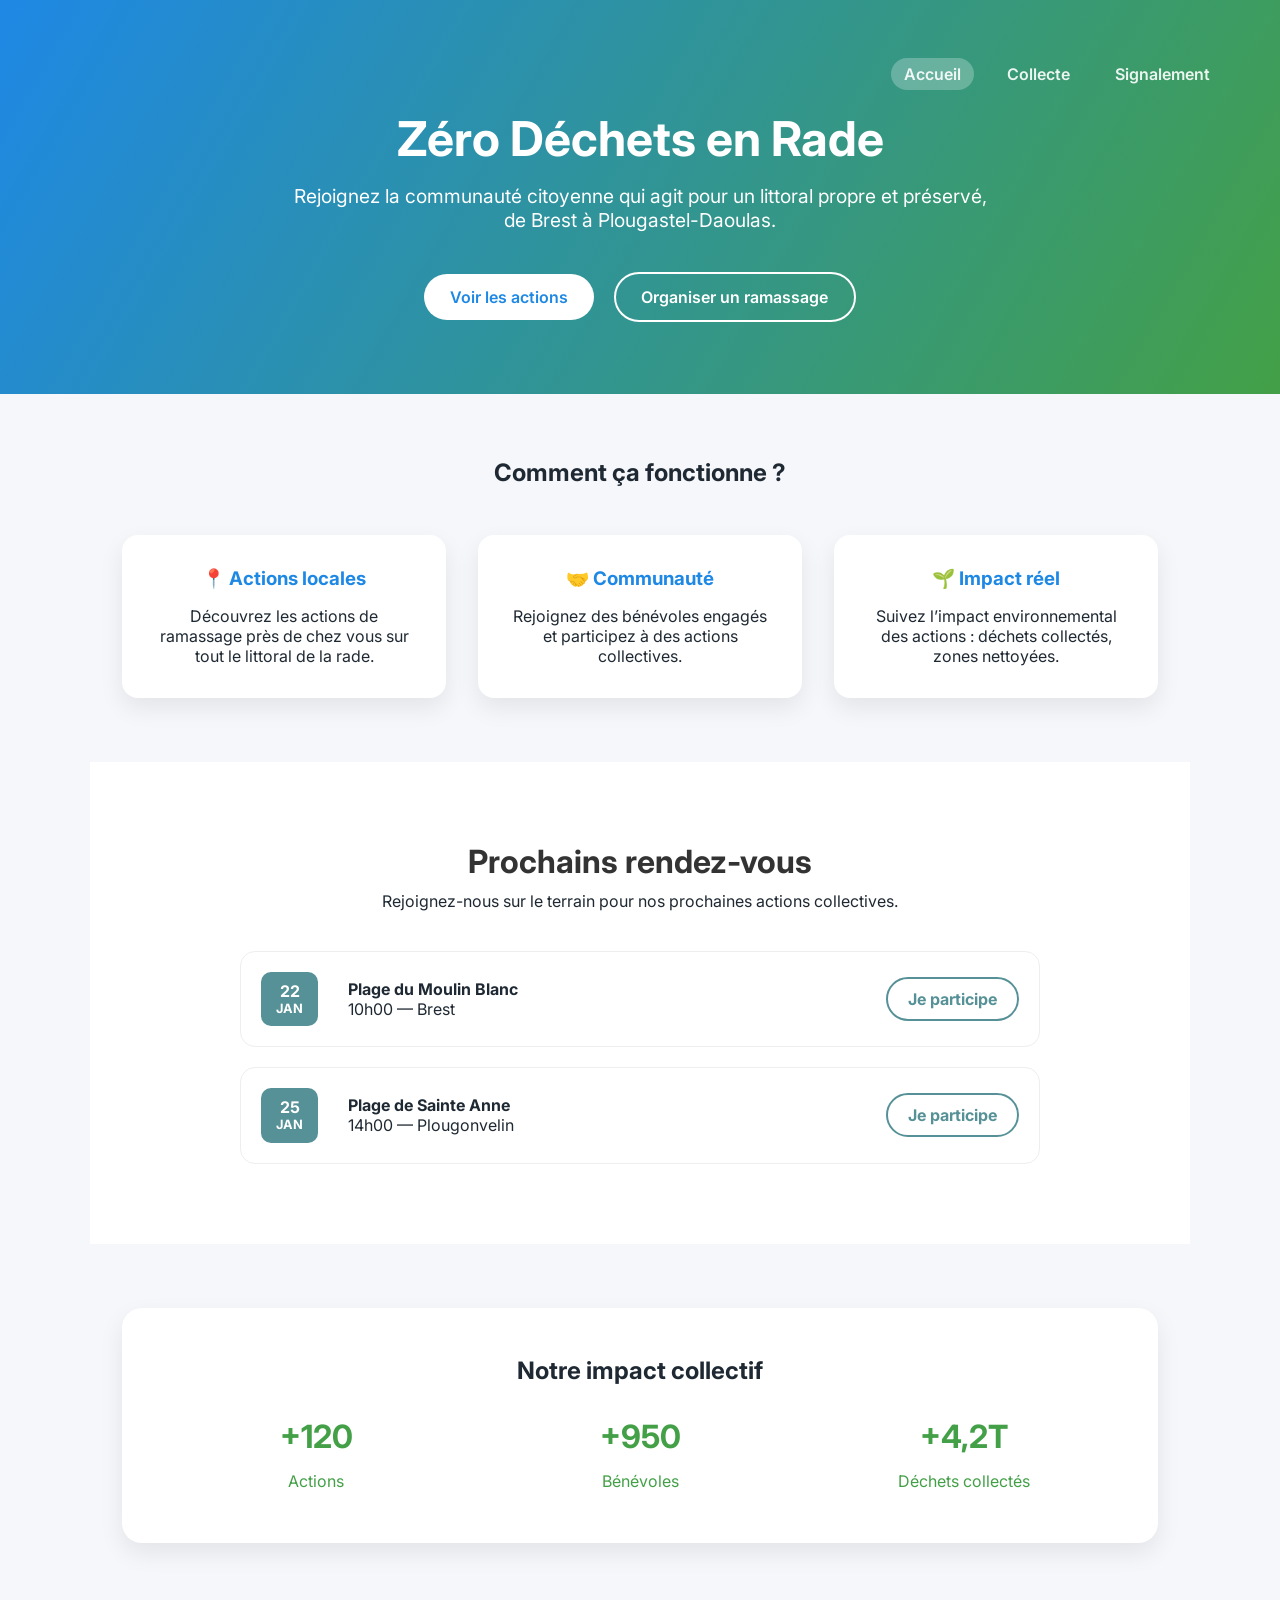
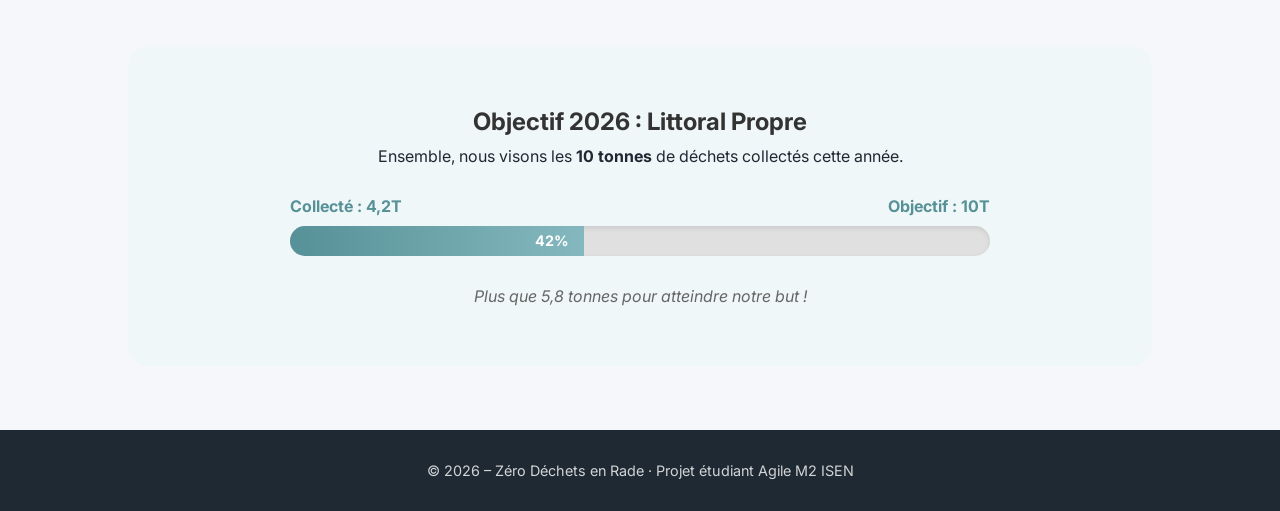
==== index.html @ b4bb9c87 "Modifs index.html" ====
<!DOCTYPE html>
<html lang="fr">
<head> 
  <meta charset="UTF-8" />
  <meta name="viewport" content="width=device-width, initial-scale=1.0" />
  <title>Zéro Déchets en Rade</title>

  <!-- Google Font -->
  <link href="https://fonts.googleapis.com/css2?family=Inter:wght@300;400;600;700&display=swap" rel="stylesheet">
  <link rel="stylesheet" href="css/style.css">
</head>

<body>

  <!-- HERO -->
  <header>
    <div class="accueil-nav">
      <nav class="nav-links" aria-label="Navigation principale">
        <a class="active" href="index.html">Accueil</a>
        <a href="ramassage.html">Collecte</a>
        <a href="signalement.html">Signalement</a>
      </nav>
    </div>
    <h1>Zéro Déchets en Rade</h1>
    <p>Rejoignez la communauté citoyenne qui agit pour un littoral propre et préservé, de Brest à Plougastel-Daoulas.</p>
    <div class="cta-buttons">
      <a href="#" class="btn-primary">Voir les actions</a>
      <a href="#" class="btn-secondary">Organiser un ramassage</a>
    </div>
  </header>

  <!-- FEATURES -->

  <section>
    <h2 style="text-align:center; margin-bottom:3rem;">Comment ça fonctionne ?</h2>
    <div class="features">
      <div class="card">
        <h3>📍 Actions locales</h3>
        <p>Découvrez les actions de ramassage près de chez vous sur tout le littoral de la rade.</p>
      </div>
      <div class="card">
        <h3>🤝 Communauté</h3>
        <p>Rejoignez des bénévoles engagés et participez à des actions collectives.</p>
      </div>
      <div class="card">
        <h3>🌱 Impact réel</h3>
        <p>Suivez l’impact environnemental des actions : déchets collectés, zones nettoyées.</p>
      </div>
    </div>
  </section>

   <section class="agenda-container">
      <div class="section-header">
          <h2>Prochains rendez-vous</h2>
          <p>Rejoignez-nous sur le terrain pour nos prochaines actions collectives.</p>
      </div>

      <div class="agenda-grid">
          <div class="event-card">
              <div class="event-date">22 <span>JAN</span></div>
              <div class="event-info">
                  <h4>Plage du Moulin Blanc</h4>
                  <p><i class="fas fa-clock"></i> 10h00 — Brest</p>
              </div>
              <a href="#" class="btn-event">Je participe</a>
          </div>

          <div class="event-card">
              <div class="event-date">25 <span>JAN</span></div>
              <div class="event-info">
                  <h4>Plage de Sainte Anne</h4>
                  <p><i class="fas fa-clock"></i> 14h00 — Plougonvelin</p>
              </div>
              <a href="#" class="btn-event">Je participe</a>
          </div>
      </div>
  </section>

  <!-- IMPACT -->
  <section>
    <div class="impact">
      <h2>Notre impact collectif</h2>
      <div class="impact-numbers">
        <div>+120<br><span style="font-size:1rem; font-weight:400;">Actions</span></div>
        <div>+950<br><span style="font-size:1rem; font-weight:400;">Bénévoles</span></div>
        <div>+4,2T<br><span style="font-size:1rem; font-weight:400;">Déchets collectés</span></div>
      </div>
    </div>
  </section>

  <section class="goal-container">
    <div class="goal-header">
        <h2>Objectif 2026 : Littoral Propre</h2>
        <p>Ensemble, nous visons les <strong>10 tonnes</strong> de déchets collectés cette année.</p>
    </div>

    <div class="progress-wrapper">
        <div class="progress-info">
            <span>Collecté : 4,2T</span>
            <span>Objectif : 10T</span>
        </div>
        <div class="progress-bar-bg">
            <div class="progress-bar-fill" style="width: 42%;">
                <span class="progress-percent">42%</span>
            </div>
        </div>
    </div>

    <p class="goal-footer">Plus que 5,8 tonnes pour atteindre notre but !</p>
  </section>

  <!-- FOOTER -->
  <footer>
    <p>© 2026 – Zéro Déchets en Rade · Projet étudiant Agile M2 ISEN</p>
  </footer>

</body>
</html>
---- css/style.css ----
:root {
    --primary: #1e88e5;
    --secondary: #43a047;
    --light: #f5f7fa;
    --dark: #1f2933;
}

* {
    margin: 0;
    padding: 0;
    box-sizing: border-box;
    font-family: 'Inter', sans-serif;
}

body {
    background-color: var(--light);
    color: var(--dark);
}

header {
    background: linear-gradient(120deg, var(--primary), var(--secondary));
    color: white;
    padding: 4rem 2rem;
    text-align: center;
}

header h1 {
    font-size: 3rem;
    margin-bottom: 1rem;
}

header p {
    font-size: 1.2rem;
    max-width: 700px;
    margin: auto;
}

.cta-buttons {
    margin-top: 2rem;
}

.cta-buttons a {
    display: inline-block;
    margin: 0.5rem;
    padding: 0.8rem 1.6rem;
    border-radius: 30px;
    text-decoration: none;
    font-weight: 600;
    transition: 0.3s ease;
}

.btn-primary {
    background-color: white;
    color: var(--primary);
}

.btn-secondary {
    border: 2px solid white;
    color: white;
}

.btn-primary:hover {
    background-color: #e3f2fd;
}

.btn-secondary:hover {
    background-color: rgba(255,255,255,0.2);
}

section {
    padding: 4rem 2rem;
    max-width: 1100px;
    margin: auto;
}

.features {
    display: grid;
    grid-template-columns: repeat(auto-fit, minmax(250px, 1fr));
    gap: 2rem;
}

.card {
    background: white;
    padding: 2rem;
    border-radius: 16px;
    box-shadow: 0 10px 25px rgba(0,0,0,0.08);
    text-align: center;
}

.card h3 {
    margin-bottom: 1rem;
    color: var(--primary);
}

.impact {
    background-color: white;
    border-radius: 20px;
    padding: 3rem;
    text-align: center;
    box-shadow: 0 10px 25px rgba(0,0,0,0.08);
}

.impact-numbers {
    display: grid;
    grid-template-columns: repeat(auto-fit, minmax(150px, 1fr));
    gap: 2rem;
    margin-top: 2rem;
}

.impact-numbers div {
    font-size: 2rem;
    font-weight: 700;
    color: var(--secondary);
}

footer {
    background-color: var(--dark);
    color: white;
    text-align: center;
    padding: 2rem;
    margin-top: 4rem;
}

footer p {
    font-size: 0.9rem;
    opacity: 0.8;
}

/* --- Navbar header --- */
.nav{
  max-width: 1100px;
  margin: 0 auto 2rem auto;
  display: flex;
  align-items: center;
  justify-content: space-between;
  gap: 1rem;
}
.accueil-nav {
    display: flex; /* Active le mode Flexbox */
    justify-content: flex-end; /* Aligne le contenu à droite */
    gap: 20px; /* Ajoute un espace entre chaque lien */
    padding-right: 25px; /* Optionnel : pour ne pas coller au bord */
    padding-bottom: 25px; /* Optionnel : pour ne pas coller au bord */
}
.brand{
  color: white;
  text-decoration: none;
  font-weight: 700;
  letter-spacing: 0.2px;
}
.nav-links a{
  color: rgba(255,255,255,0.9);
  text-decoration: none;
  font-weight: 600;
  margin-left: 1rem;
  padding: 0.4rem 0.8rem;
  border-radius: 999px;
}
.nav-links a:hover{ background: rgba(255,255,255,0.15); }
.nav-links a.active{ background: rgba(255,255,255,0.25); }

/* --- Form --- */
.form label{ display:block; font-weight:600; margin-top: 1rem; }
.form select, .form textarea, .form input[type="file"]{
  width: 100%;
  margin-top: 0.5rem;
  padding: 0.8rem;
  border-radius: 12px;
  border: 1px solid #e5e7eb;
  background: #fff;
}
.btn-block{ display:block; width: 100%; text-align:center; }

/* --- Map placeholder --- */
.map-placeholder{
  margin-top: 1rem;
  border-radius: 16px;
  background: linear-gradient(180deg, #ffffff, #eef2f7);
  border: 1px dashed rgba(31,41,51,0.25);
  padding: 1.2rem;
  min-height: 220px;
  position: relative;
  cursor: pointer;
}
.map-pin{ font-size: 2rem; position: absolute; top: 12px; right: 12px; opacity: 0.9; }

/* --- Photos --- */
.photo-preview{ margin-top: 0.8rem; }
.photo{
  width: 100%;
  max-height: 240px;
  object-fit: cover;
  border-radius: 14px;
  border: 1px solid #e5e7eb;
}

/* --- Card actions --- */
.card-actions{
  display:flex;
  gap: 0.6rem;
  margin-top: 1rem;
  flex-wrap: wrap;
}
.btn-secondary.danger{
  border-color: rgba(219,55,0,0.9);
  color: rgba(219,55,0,0.95);
}
.btn-secondary.danger:hover{
  background: rgba(219,55,0,0.08);
}

.leaflet-map{
  margin-top: 1rem;
  border-radius: 16px;
  height: 320px;
  border: 1px solid rgba(31,41,51,0.15);
  overflow: hidden;
  box-shadow: 0 10px 25px rgba(0,0,0,0.08);
}

.agenda-container {
    padding: 80px 10%;
    background-color: #ffffff;
    text-align: center;
}

.section-header h2 {
    font-size: 2rem;
    color: #333;
    margin-bottom: 10px;
}

.agenda-grid {
    display: flex;
    flex-direction: column;
    gap: 20px;
    max-width: 800px;
    margin: 40px auto 0;
}

.event-card {
    display: flex;
    align-items: center;
    justify-content: space-between;
    padding: 20px;
    border: 1px solid #eee;
    border-radius: 15px;
    transition: all 0.3s ease;
}

.event-card:hover {
    border-color: #569197;
    box-shadow: 0 10px 20px rgba(0,0,0,0.05);
}

.event-date {
    background: #569197;
    color: white;
    padding: 10px 15px;
    border-radius: 10px;
    font-weight: bold;
    line-height: 1.2;
}

.event-date span { display: block; font-size: 0.8em; }

.event-info { text-align: left; flex: 1; margin: 0 30px; }

.btn-event {
    background: transparent;
    border: 2px solid #569197;
    color: #569197;
    padding: 10px 20px;
    border-radius: 25px;
    text-decoration: none;
    font-weight: bold;
    transition: 0.3s;
}

.btn-event:hover {
    background: #569197;
    color: white;
}

.goal-container {
    padding: 60px 10%;
    background-color: #f0f7f8;
    text-align: center;
    border-radius: 20px;
    margin: 40px 10%;
}

.goal-header h2 {
    color: #333;
    margin-bottom: 10px;
}

.progress-wrapper {
    max-width: 700px;
    margin: 30px auto;
}

.progress-info {
    display: flex;
    justify-content: space-between;
    margin-bottom: 10px;
    font-weight: bold;
    color: #569197;
}

/* Fond de la barre */
.progress-bar-bg {
    background-color: #e0e0e0;
    height: 30px;
    border-radius: 15px;
    overflow: hidden; /* Pour que le remplissage ne dépasse pas des arrondis */
    box-shadow: inset 0 2px 5px rgba(0,0,0,0.1);
}

/* Remplissage de la barre */
.progress-bar-fill {
    height: 100%;
    background: linear-gradient(90deg, #569197, #84b8be);
    display: flex;
    align-items: center;
    justify-content: flex-end;
    padding-right: 15px;
    color: white;
    font-weight: bold;
    font-size: 0.9rem;
    transition: width 1.5s ease-in-out; /* Animation au chargement */
}

.goal-footer {
    margin-top: 20px;
    font-style: italic;
    color: #666;
}
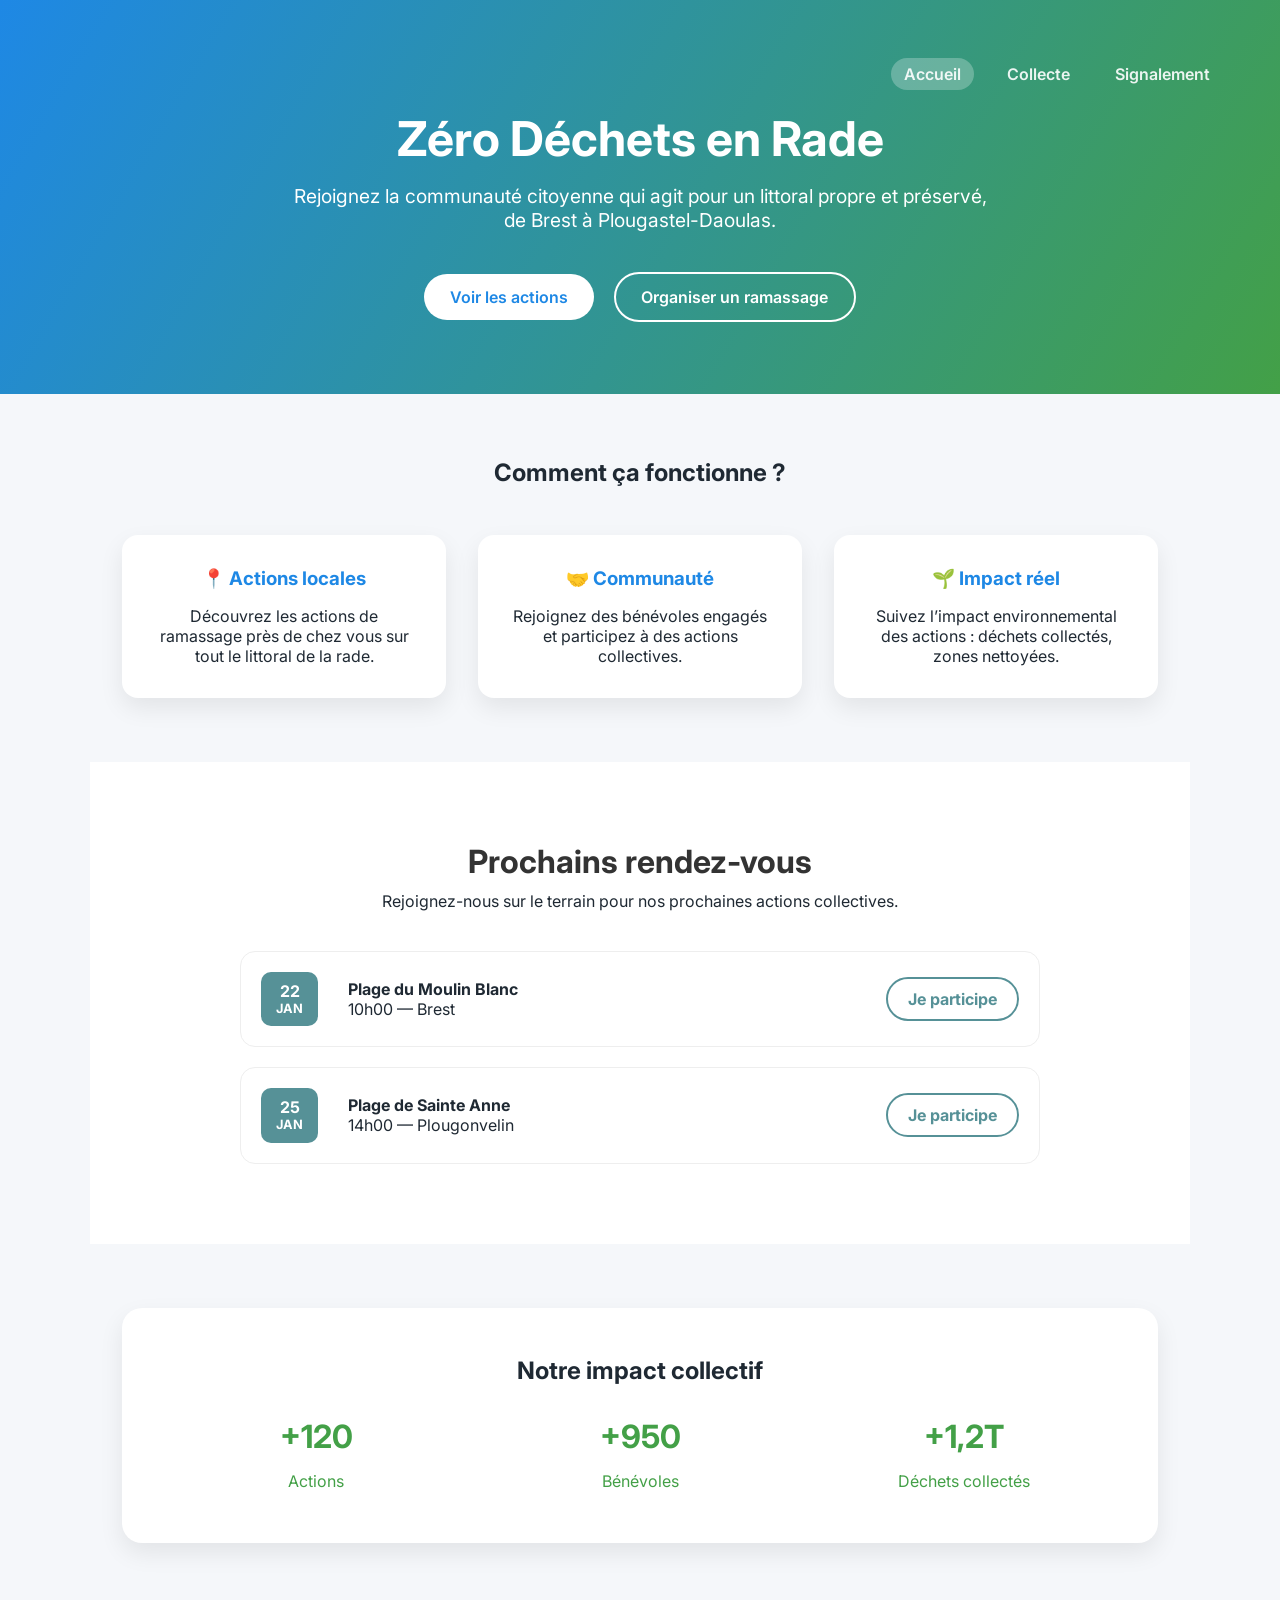
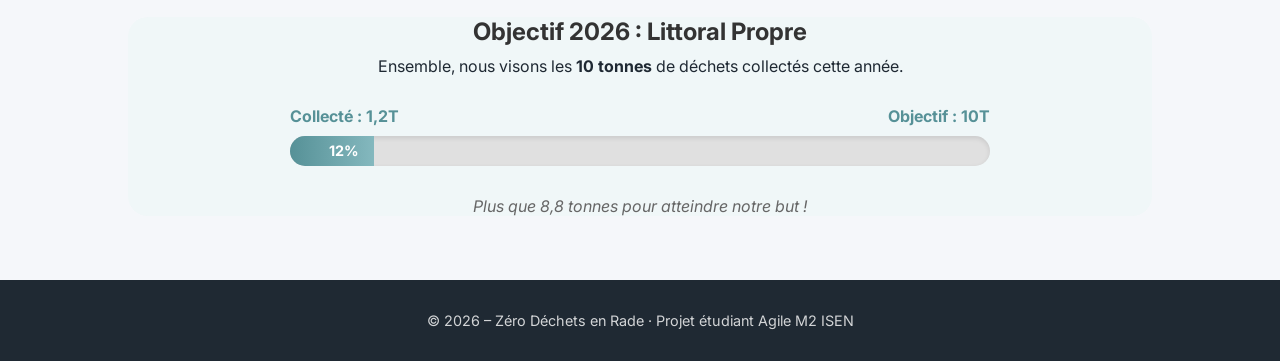
==== commit 159dbde4: "Ajout Backend + Page actions précédentes" ====
--- a/index.html
+++ b/index.html
@@ -7,7 +7,7 @@
 
   <!-- Google Font -->
   <link href="https://fonts.googleapis.com/css2?family=Inter:wght@300;400;600;700&display=swap" rel="stylesheet">
-  <link rel="stylesheet" href="css/style.css">
+  <link rel="stylesheet" href="css/style_bapt.css">
 </head>
 
 <body>
@@ -24,7 +24,7 @@
     <h1>Zéro Déchets en Rade</h1>
     <p>Rejoignez la communauté citoyenne qui agit pour un littoral propre et préservé, de Brest à Plougastel-Daoulas.</p>
     <div class="cta-buttons">
-      <a href="#" class="btn-primary">Voir les actions</a>
+      <a href="actions_precedentes.html" class="btn-primary">Voir les actions</a>
       <a href="#" class="btn-secondary">Organiser un ramassage</a>
     </div>
   </header>
@@ -83,7 +83,7 @@
       <div class="impact-numbers">
         <div>+120<br><span style="font-size:1rem; font-weight:400;">Actions</span></div>
         <div>+950<br><span style="font-size:1rem; font-weight:400;">Bénévoles</span></div>
-        <div>+4,2T<br><span style="font-size:1rem; font-weight:400;">Déchets collectés</span></div>
+        <div>+1,2T<br><span style="font-size:1rem; font-weight:400;">Déchets collectés</span></div>
       </div>
     </div>
   </section>
@@ -96,17 +96,17 @@
 
     <div class="progress-wrapper">
         <div class="progress-info">
-            <span>Collecté : 4,2T</span>
+            <span>Collecté : 1,2T</span>
             <span>Objectif : 10T</span>
         </div>
         <div class="progress-bar-bg">
-            <div class="progress-bar-fill" style="width: 42%;">
-                <span class="progress-percent">42%</span>
+            <div class="progress-bar-fill" style="width: 12%;">
+                <span class="progress-percent">12%</span>
             </div>
         </div>
     </div>
 
-    <p class="goal-footer">Plus que 5,8 tonnes pour atteindre notre but !</p>
+    <p class="goal-footer">Plus que 8,8 tonnes pour atteindre notre but !</p>
   </section>
 
   <!-- FOOTER -->
--- a/css/style_bapt.css
+++ b/css/style_bapt.css
@@ -0,0 +1,502 @@
+
+:root {
+    --primary: #1e88e5;
+    --secondary: #43a047;
+    --light: #f5f7fa;
+    --dark: #1f2933;
+}
+
+* {
+    margin: 0;
+    padding: 0;
+    box-sizing: border-box;
+    font-family: 'Inter', sans-serif;
+}
+
+body {
+    background-color: var(--light);
+    color: var(--dark);
+}
+
+header {
+    background: linear-gradient(120deg, var(--primary), var(--secondary));
+    color: white;
+    padding: 4rem 2rem;
+    text-align: center;
+}
+
+header h1 {
+    font-size: 3rem;
+    margin-bottom: 1rem;
+}
+
+header p {
+    font-size: 1.2rem;
+    max-width: 700px;
+    margin: auto;
+}
+
+.cta-buttons {
+    margin-top: 2rem;
+}
+
+.cta-buttons a {
+    display: inline-block;
+    margin: 0.5rem;
+    padding: 0.8rem 1.6rem;
+    border-radius: 30px;
+    text-decoration: none;
+    font-weight: 600;
+    transition: 0.3s ease;
+}
+
+.btn-primary {
+    background-color: white;
+    color: var(--primary);
+}
+
+.btn-secondary {
+    border: 2px solid white;
+    color: white;
+}
+
+.btn-primary:hover {
+    background-color: #e3f2fd;
+}
+
+.btn-secondary:hover {
+    background-color: rgba(255,255,255,0.2);
+}
+
+section {
+    padding: 4rem 2rem;
+    max-width: 1100px;
+    margin: auto;
+}
+
+.features {
+    display: grid;
+    grid-template-columns: repeat(auto-fit, minmax(250px, 1fr));
+    gap: 2rem;
+}
+
+.card {
+    background: white;
+    padding: 2rem;
+    border-radius: 16px;
+    box-shadow: 0 10px 25px rgba(0,0,0,0.08);
+    text-align: center;
+}
+
+.card h3 {
+    margin-bottom: 1rem;
+    color: var(--primary);
+}
+
+.impact {
+    background-color: white;
+    border-radius: 20px;
+    padding: 3rem;
+    text-align: center;
+    box-shadow: 0 10px 25px rgba(0,0,0,0.08);
+}
+
+.impact-numbers {
+    display: grid;
+    grid-template-columns: repeat(auto-fit, minmax(150px, 1fr));
+    gap: 2rem;
+    margin-top: 2rem;
+}
+
+.impact-numbers div {
+    font-size: 2rem;
+    font-weight: 700;
+    color: var(--secondary);
+}
+
+footer {
+    background-color: var(--dark);
+    color: white;
+    text-align: center;
+    padding: 2rem;
+    margin-top: 4rem;
+}
+
+footer p {
+    font-size: 0.9rem;
+    opacity: 0.8;
+}
+
+/* --- Navbar header --- */
+.nav{
+  max-width: 1100px;
+  margin: 0 auto 2rem auto;
+  display: flex;
+  align-items: center;
+  justify-content: space-between;
+  gap: 1rem;
+}
+.accueil-nav {
+    display: flex; /* Active le mode Flexbox */
+    justify-content: flex-end; /* Aligne le contenu à droite */
+    gap: 20px; /* Ajoute un espace entre chaque lien */
+    padding-right: 25px; /* Optionnel : pour ne pas coller au bord */
+    padding-bottom: 25px; /* Optionnel : pour ne pas coller au bord */
+}
+.brand{
+  color: white;
+  text-decoration: none;
+  font-weight: 700;
+  letter-spacing: 0.2px;
+}
+.nav-links a{
+  color: rgba(255,255,255,0.9);
+  text-decoration: none;
+  font-weight: 600;
+  margin-left: 1rem;
+  padding: 0.4rem 0.8rem;
+  border-radius: 999px;
+}
+.nav-links a:hover{ background: rgba(255,255,255,0.15); }
+.nav-links a.active{ background: rgba(255,255,255,0.25); }
+
+/* --- Form --- */
+.form label{ display:block; font-weight:600; margin-top: 1rem; }
+.form select, .form textarea, .form input[type="file"]{
+  width: 100%;
+  margin-top: 0.5rem;
+  padding: 0.8rem;
+  border-radius: 12px;
+  border: 1px solid #e5e7eb;
+  background: #fff;
+}
+.btn-block{ display:block; width: 100%; text-align:center; }
+
+/* --- Map placeholder --- */
+.map-placeholder{
+  margin-top: 1rem;
+  border-radius: 16px;
+  background: linear-gradient(180deg, #ffffff, #eef2f7);
+  border: 1px dashed rgba(31,41,51,0.25);
+  padding: 1.2rem;
+  min-height: 220px;
+  position: relative;
+  cursor: pointer;
+}
+.map-pin{ font-size: 2rem; position: absolute; top: 12px; right: 12px; opacity: 0.9; }
+
+/* --- Photos --- */
+.photo-preview{ margin-top: 0.8rem; }
+.photo{
+  width: 100%;
+  max-height: 240px;
+  object-fit: cover;
+  border-radius: 14px;
+  border: 1px solid #e5e7eb;
+}
+
+/* --- Card actions --- */
+.card-actions{
+  display:flex;
+  gap: 0.6rem;
+  margin-top: 1rem;
+  flex-wrap: wrap;
+}
+.btn-secondary.danger{
+  border-color: rgba(219,55,0,0.9);
+  color: rgba(219,55,0,0.95);
+}
+.btn-secondary.danger:hover{
+  background: rgba(219,55,0,0.08);
+}
+
+.leaflet-map{
+  margin-top: 1rem;
+  border-radius: 16px;
+  height: 320px;
+  border: 1px solid rgba(31,41,51,0.15);
+  overflow: hidden;
+  box-shadow: 0 10px 25px rgba(0,0,0,0.08);
+}
+
+.agenda-container {
+    padding: 80px 10%;
+    background-color: #ffffff;
+    text-align: center;
+}
+/* --- Report card --- */
+.report{
+  text-align: left;
+}
+
+.report-top{
+  display: flex;
+  align-items: flex-start;
+  justify-content: space-between;
+  gap: 1rem;
+  margin-bottom: 0.8rem;
+}
+
+.report-title{
+  margin: 0;
+  color: var(--dark);
+  font-size: 1.15rem;
+  line-height: 1.2;
+}
+
+/* Badges */
+.badge{
+  padding: 0.35rem 0.7rem;
+  border-radius: 999px;
+  font-weight: 700;
+  font-size: 0.85rem;
+  white-space: nowrap;
+  border: 1px solid rgba(31,41,51,0.12);
+}
+
+.badge.pending{
+  color: var(--primary);
+  background: rgba(30,136,229,0.10);
+}
+
+.badge.done{
+  color: var(--secondary);
+  background: rgba(67,160,71,0.12);
+}
+
+/* Meta chips */
+.meta{
+  display: flex;
+  flex-wrap: wrap;
+  gap: 0.5rem;
+  margin-bottom: 0.8rem;
+}
+
+.chip{
+  display: inline-flex;
+  align-items: center;
+  gap: 0.35rem;
+  padding: 0.35rem 0.65rem;
+  border-radius: 999px;
+  background: rgba(31,41,51,0.06);
+  border: 1px solid rgba(31,41,51,0.08);
+  font-weight: 600;
+  font-size: 0.85rem;
+}
+
+.chip.subtle{
+  opacity: 0.8;
+}
+
+/* Description */
+.report-desc{
+  margin-top: 0.2rem;
+  opacity: 0.9;
+  line-height: 1.45;
+}
+
+/* Photo area */
+.report-photo{
+  margin-top: 0.9rem;
+}
+
+.photo-placeholder{
+  height: 180px;
+  border-radius: 14px;
+  border: 1px dashed rgba(31,41,51,0.20);
+  background: linear-gradient(180deg, #ffffff, #eef2f7);
+  display: flex;
+  flex-direction: column;
+  align-items: center;
+  justify-content: center;
+  gap: 0.4rem;
+  color: rgba(31,41,51,0.75);
+}
+
+.photo-placeholder span{
+  font-size: 1.6rem;
+}
+
+.photo-placeholder small{
+  font-weight: 600;
+  opacity: 0.85;
+}
+
+/* Actions: keep consistent width */
+.card-actions button{
+  padding: 0.7rem 1.1rem;
+  border-radius: 999px;
+}
+
+.section-header h2 {
+    font-size: 2rem;
+    color: #333;
+    margin-bottom: 10px;
+}
+
+.agenda-grid {
+    display: flex;
+    flex-direction: column;
+    gap: 20px;
+    max-width: 800px;
+    margin: 40px auto 0;
+}
+
+.event-card {
+    display: flex;
+    align-items: center;
+    justify-content: space-between;
+    padding: 20px;
+    border: 1px solid #eee;
+    border-radius: 15px;
+    transition: all 0.3s ease;
+}
+
+.event-card:hover {
+    border-color: #569197;
+    box-shadow: 0 10px 20px rgba(0,0,0,0.05);
+}
+
+.event-date {
+    background: #569197;
+    color: white;
+    padding: 10px 15px;
+    border-radius: 10px;
+    font-weight: bold;
+    line-height: 1.2;
+}
+
+.event-date span { display: block; font-size: 0.8em; }
+
+.event-info { text-align: left; flex: 1; margin: 0 30px; }
+
+.btn-event {
+    background: transparent;
+    border: 2px solid #569197;
+    color: #569197;
+    padding: 10px 20px;
+    border-radius: 25px;
+    text-decoration: none;
+    font-weight: bold;
+    transition: 0.3s;
+}
+
+.btn-event:hover {
+    background: #569197;
+    color: white;
+}
+
+.goal-container {
+    padding: 0px 10%;
+    background-color: #f0f7f8;
+    text-align: center;
+    border-radius: 20px;
+    margin: 10px 10%;
+}
+
+.goal-header h2 {
+    color: #333;
+    margin-bottom: 10px;
+}
+
+.progress-wrapper {
+    max-width: 700px;
+    margin: 30px auto;
+}
+
+.progress-info {
+    display: flex;
+    justify-content: space-between;
+    margin-bottom: 10px;
+    font-weight: bold;
+    color: #569197;
+}
+
+/* Fond de la barre */
+.progress-bar-bg {
+    background-color: #e0e0e0;
+    height: 30px;
+    border-radius: 15px;
+    overflow: hidden; /* Pour que le remplissage ne dépasse pas des arrondis */
+    box-shadow: inset 0 2px 5px rgba(0,0,0,0.1);
+}
+
+/* Remplissage de la barre */
+.progress-bar-fill {
+    height: 100%;
+    background: linear-gradient(90deg, #569197, #84b8be);
+    display: flex;
+    align-items: center;
+    justify-content: flex-end;
+    padding-right: 15px;
+    color: white;
+    font-weight: bold;
+    font-size: 0.9rem;
+    transition: width 1.5s ease-in-out; /* Animation au chargement */
+}
+
+.goal-footer {
+    margin-top: 20px;
+    font-style: italic;
+    color: #666;
+}
+
+.past-actions {
+    max-width: 1000px;
+    margin: 0 auto;
+    padding: 60px 20px;
+}
+
+.past-actions h1 {
+    text-align: center;
+    color: #333;
+    margin-bottom: 50px;
+    font-size: 2.5rem;
+}
+
+.collecte-row {
+    display: flex;
+    align-items: center;
+    gap: 40px;
+    margin-bottom: 80px;
+}
+
+/* L'astuce magique : inverse l'ordre pour les lignes paires (2, 4, 6...) */
+.collecte-row:nth-child(even) {
+    flex-direction: row-reverse;
+}
+
+.collecte-text {
+    flex: 1;
+}
+
+.collecte-text h2 {
+    color: #569197;
+    margin-bottom: 10px;
+}
+
+.collecte-text .stats {
+    font-size: 1.2rem;
+    color: #2d3436;
+    margin-bottom: 15px;
+}
+
+.collecte-image {
+    flex: 1;
+}
+
+.collecte-image img {
+    width: 100%;
+    height: 300px;
+    object-fit: cover; /* Recadre l'image proprement sans la déformer */
+    border-radius: 15px;
+    box-shadow: 0 10px 20px rgba(0,0,0,0.1);
+}
+
+/* Version Mobile : On remet tout en colonne */
+@media (max-width: 768px) {
+    .collecte-row, .collecte-row:nth-child(even) {
+        flex-direction: column;
+        text-align: center;
+    }
+}
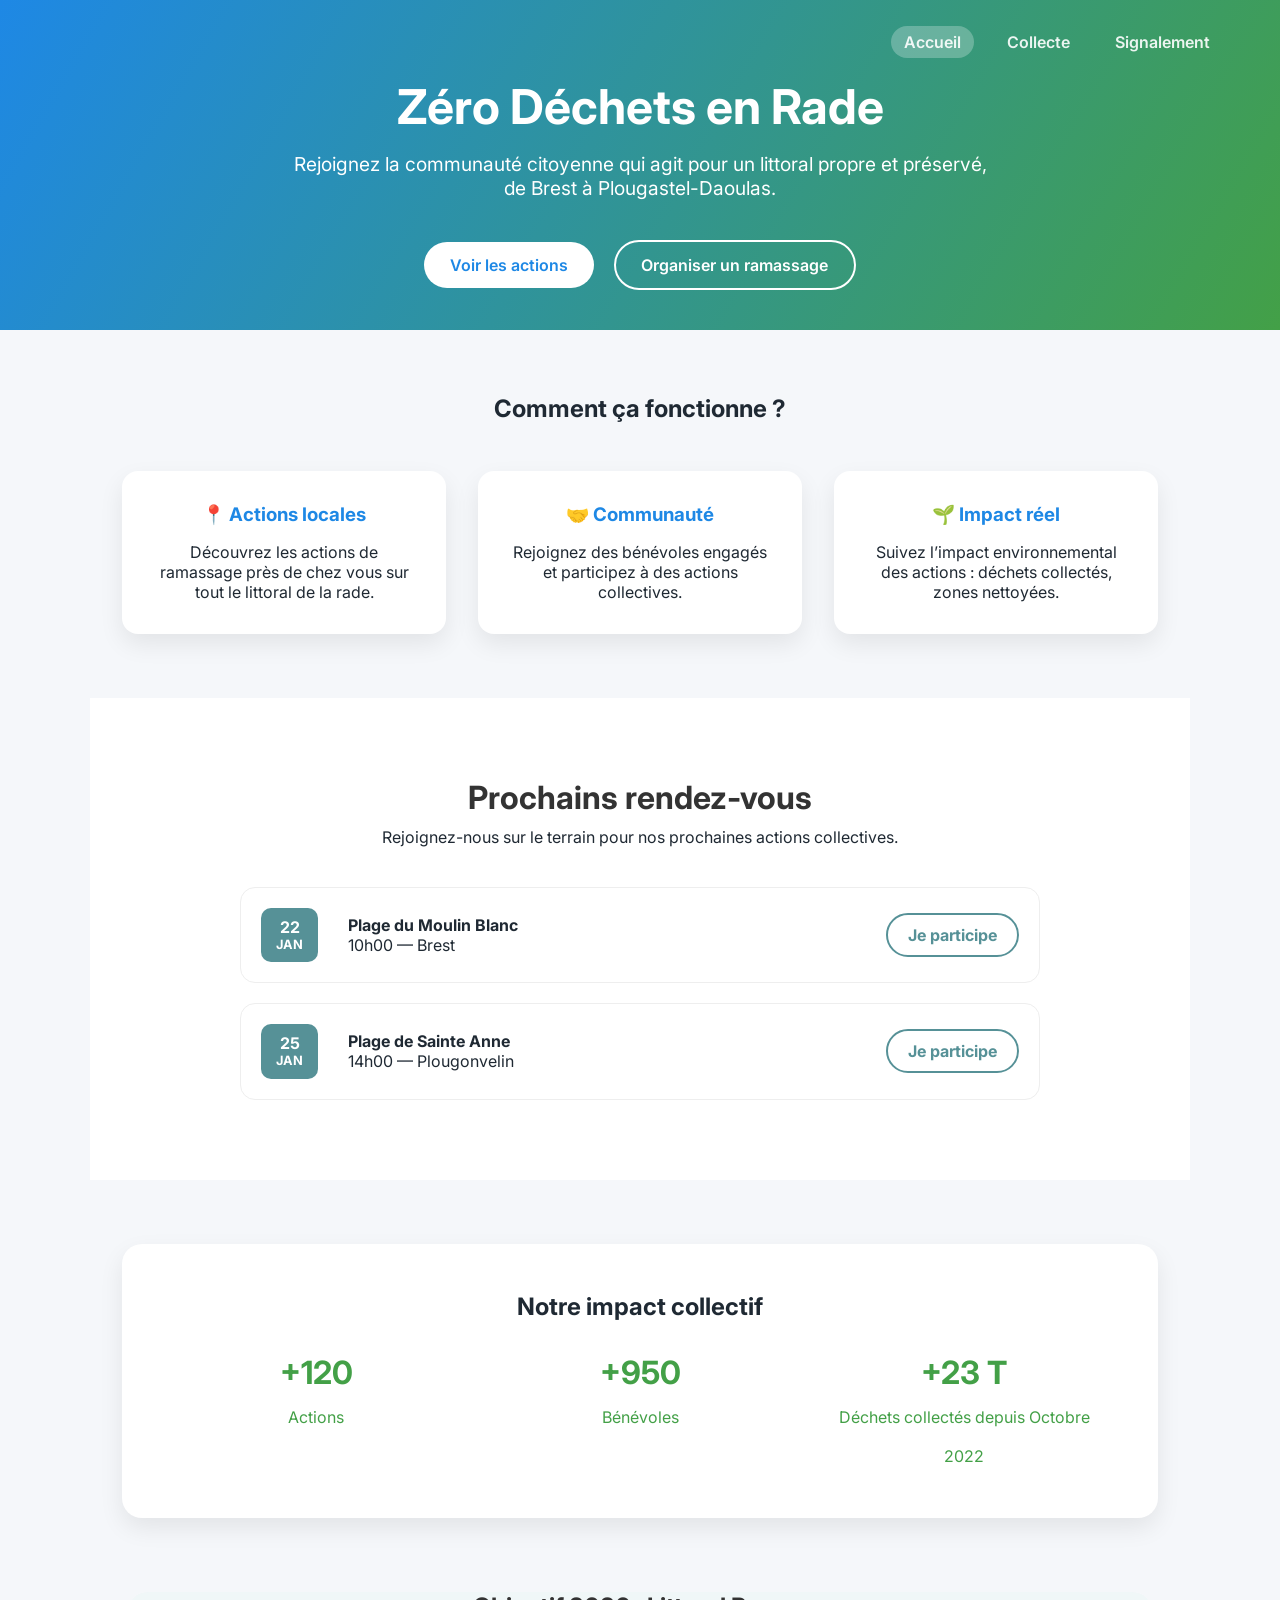
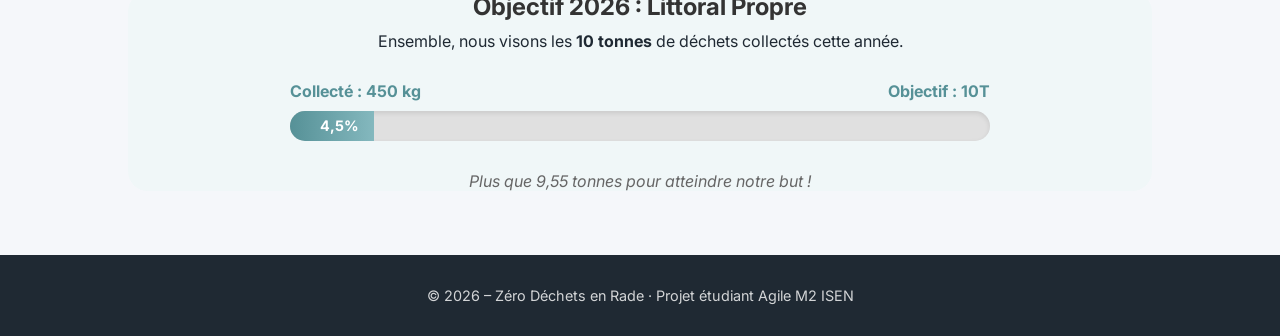
==== commit 0c079ca9: "modifs" ====
--- a/index.html
+++ b/index.html
@@ -25,7 +25,7 @@
     <p>Rejoignez la communauté citoyenne qui agit pour un littoral propre et préservé, de Brest à Plougastel-Daoulas.</p>
     <div class="cta-buttons">
       <a href="actions_precedentes.html" class="btn-primary">Voir les actions</a>
-      <a href="#" class="btn-secondary">Organiser un ramassage</a>
+      <a href="ramassage.html" class="btn-secondary">Organiser un ramassage</a>
     </div>
   </header>
 
@@ -62,7 +62,7 @@
                   <h4>Plage du Moulin Blanc</h4>
                   <p><i class="fas fa-clock"></i> 10h00 — Brest</p>
               </div>
-              <a href="#" class="btn-event">Je participe</a>
+              <a href="ramassage.html" class="btn-event">Je participe</a>
           </div>
 
           <div class="event-card">
@@ -71,7 +71,7 @@
                   <h4>Plage de Sainte Anne</h4>
                   <p><i class="fas fa-clock"></i> 14h00 — Plougonvelin</p>
               </div>
-              <a href="#" class="btn-event">Je participe</a>
+              <a href="ramassage.html" class="btn-event">Je participe</a>
           </div>
       </div>
   </section>
@@ -83,7 +83,7 @@
       <div class="impact-numbers">
         <div>+120<br><span style="font-size:1rem; font-weight:400;">Actions</span></div>
         <div>+950<br><span style="font-size:1rem; font-weight:400;">Bénévoles</span></div>
-        <div>+1,2T<br><span style="font-size:1rem; font-weight:400;">Déchets collectés</span></div>
+        <div>+23 T<br><span style="font-size:1rem; font-weight:400;">Déchets collectés depuis Octobre 2022</span></div>
       </div>
     </div>
   </section>
@@ -96,17 +96,17 @@
 
     <div class="progress-wrapper">
         <div class="progress-info">
-            <span>Collecté : 1,2T</span>
+            <span>Collecté : 450 kg</span>
             <span>Objectif : 10T</span>
         </div>
         <div class="progress-bar-bg">
             <div class="progress-bar-fill" style="width: 12%;">
-                <span class="progress-percent">12%</span>
+                <span class="progress-percent">4,5%</span>
             </div>
         </div>
     </div>
 
-    <p class="goal-footer">Plus que 8,8 tonnes pour atteindre notre but !</p>
+    <p class="goal-footer">Plus que 9,55 tonnes pour atteindre notre but !</p>
   </section>
 
   <!-- FOOTER -->
--- a/css/style_bapt.css
+++ b/css/style_bapt.css
@@ -21,7 +21,7 @@
 header {
     background: linear-gradient(120deg, var(--primary), var(--secondary));
     color: white;
-    padding: 4rem 2rem;
+    padding: 2rem 2rem;
     text-align: center;
 }
 
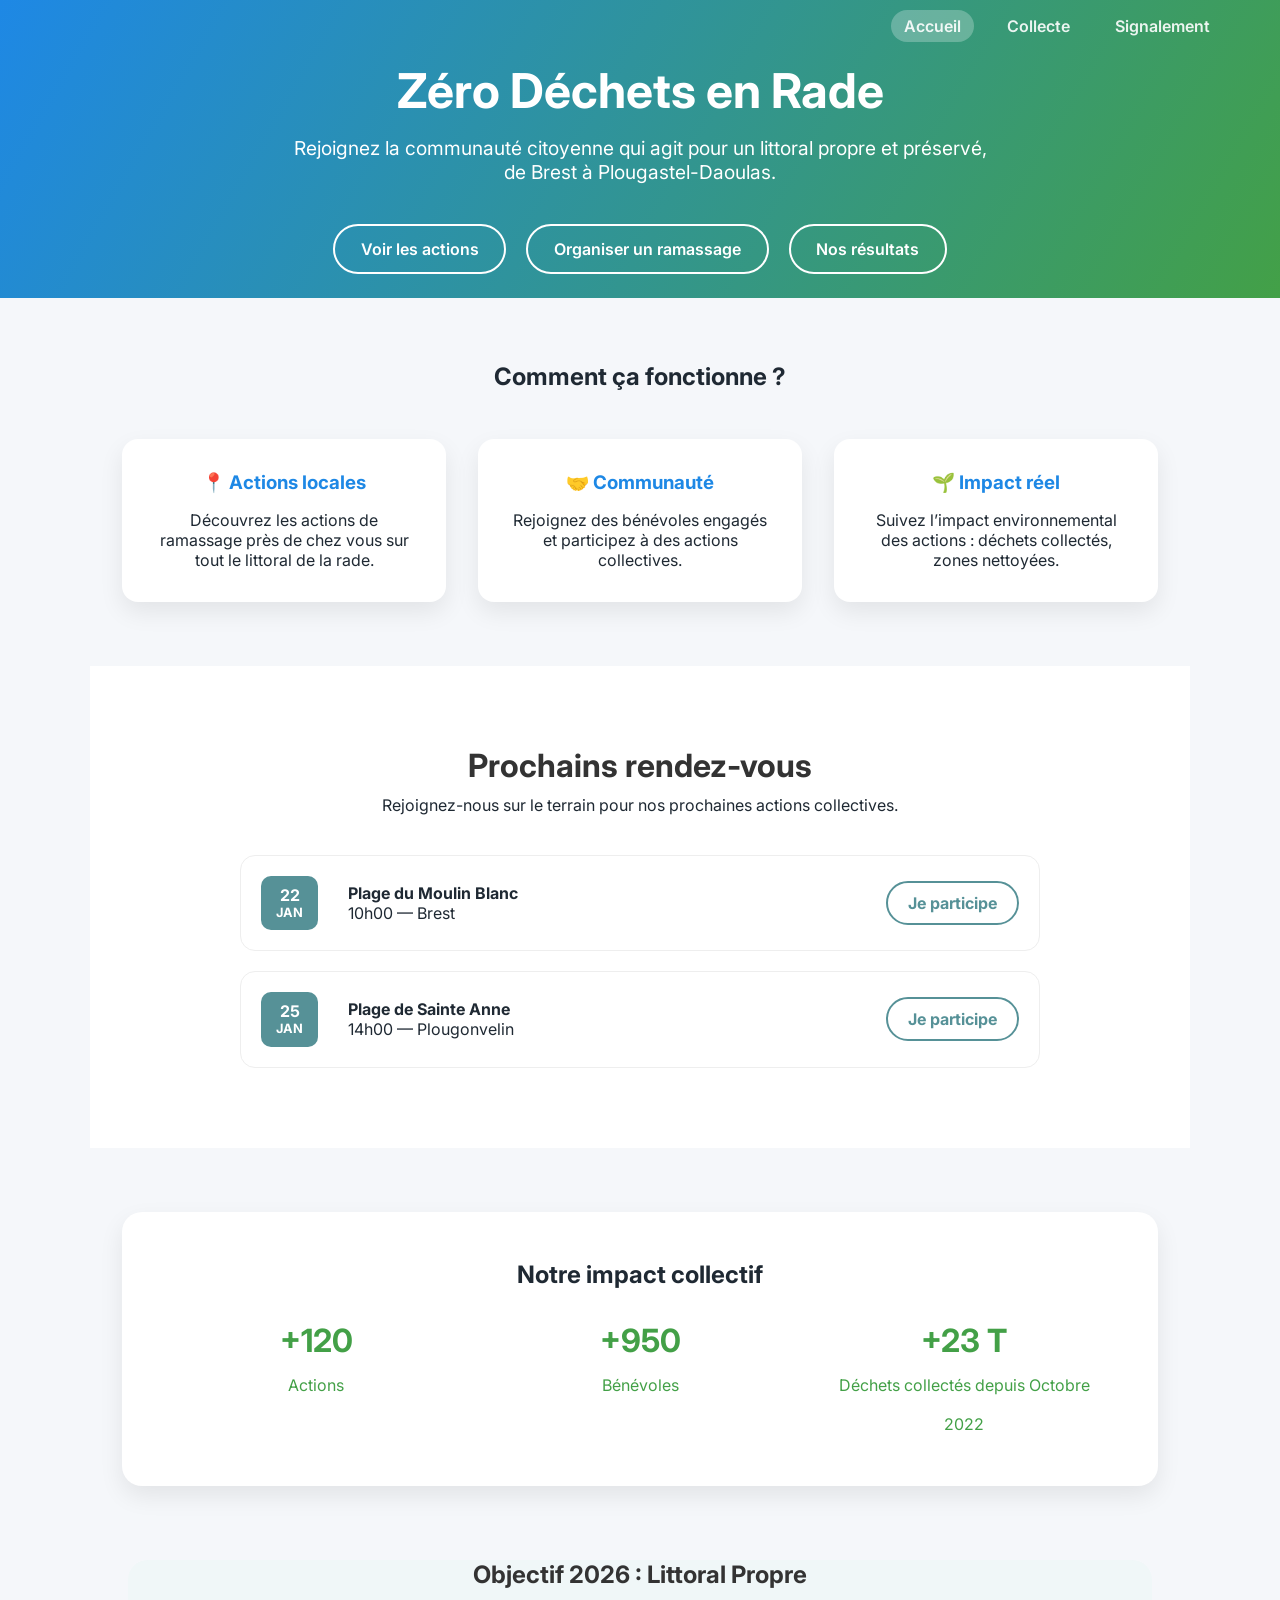
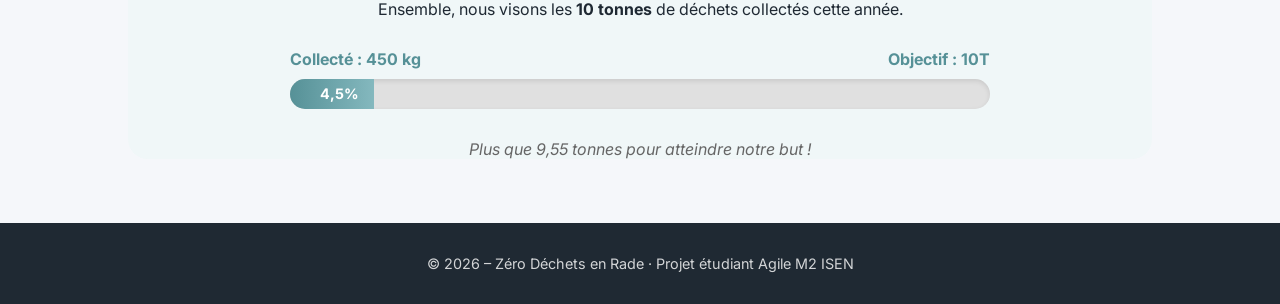
==== commit f57bef73: "résultats" ====
--- a/index.html
+++ b/index.html
@@ -24,8 +24,9 @@
     <h1>Zéro Déchets en Rade</h1>
     <p>Rejoignez la communauté citoyenne qui agit pour un littoral propre et préservé, de Brest à Plougastel-Daoulas.</p>
     <div class="cta-buttons">
-      <a href="actions_precedentes.html" class="btn-primary">Voir les actions</a>
+      <a href="actions_precedentes.html" class="btn-secondary">Voir les actions</a>
       <a href="ramassage.html" class="btn-secondary">Organiser un ramassage</a>
+      <a href="#impact-collectif" class="btn-secondary">Nos résultats</a>
     </div>
   </header>
 
@@ -78,7 +79,7 @@
 
   <!-- IMPACT -->
   <section>
-    <div class="impact">
+    <div id="impact-collectif" class="impact">
       <h2>Notre impact collectif</h2>
       <div class="impact-numbers">
         <div>+120<br><span style="font-size:1rem; font-weight:400;">Actions</span></div>
--- a/css/style_bapt.css
+++ b/css/style_bapt.css
@@ -21,7 +21,7 @@
 header {
     background: linear-gradient(120deg, var(--primary), var(--secondary));
     color: white;
-    padding: 2rem 2rem;
+    padding: 1rem 2rem;
     text-align: center;
 }
 
@@ -50,18 +50,19 @@
     transition: 0.3s ease;
 }
 
-.btn-primary {
-    background-color: white;
-    color: var(--primary);
-}
 
 .btn-secondary {
     border: 2px solid white;
     color: white;
 }
 
-.btn-primary:hover {
-    background-color: #e3f2fd;
+html {
+    scroll-behavior: smooth;
+}
+
+#impact-collectif {
+    /* Cette valeur définit l'espace "de sécurité" au-dessus de la section lors du défilement */
+    scroll-margin-top: 100px; 
 }
 
 .btn-secondary:hover {
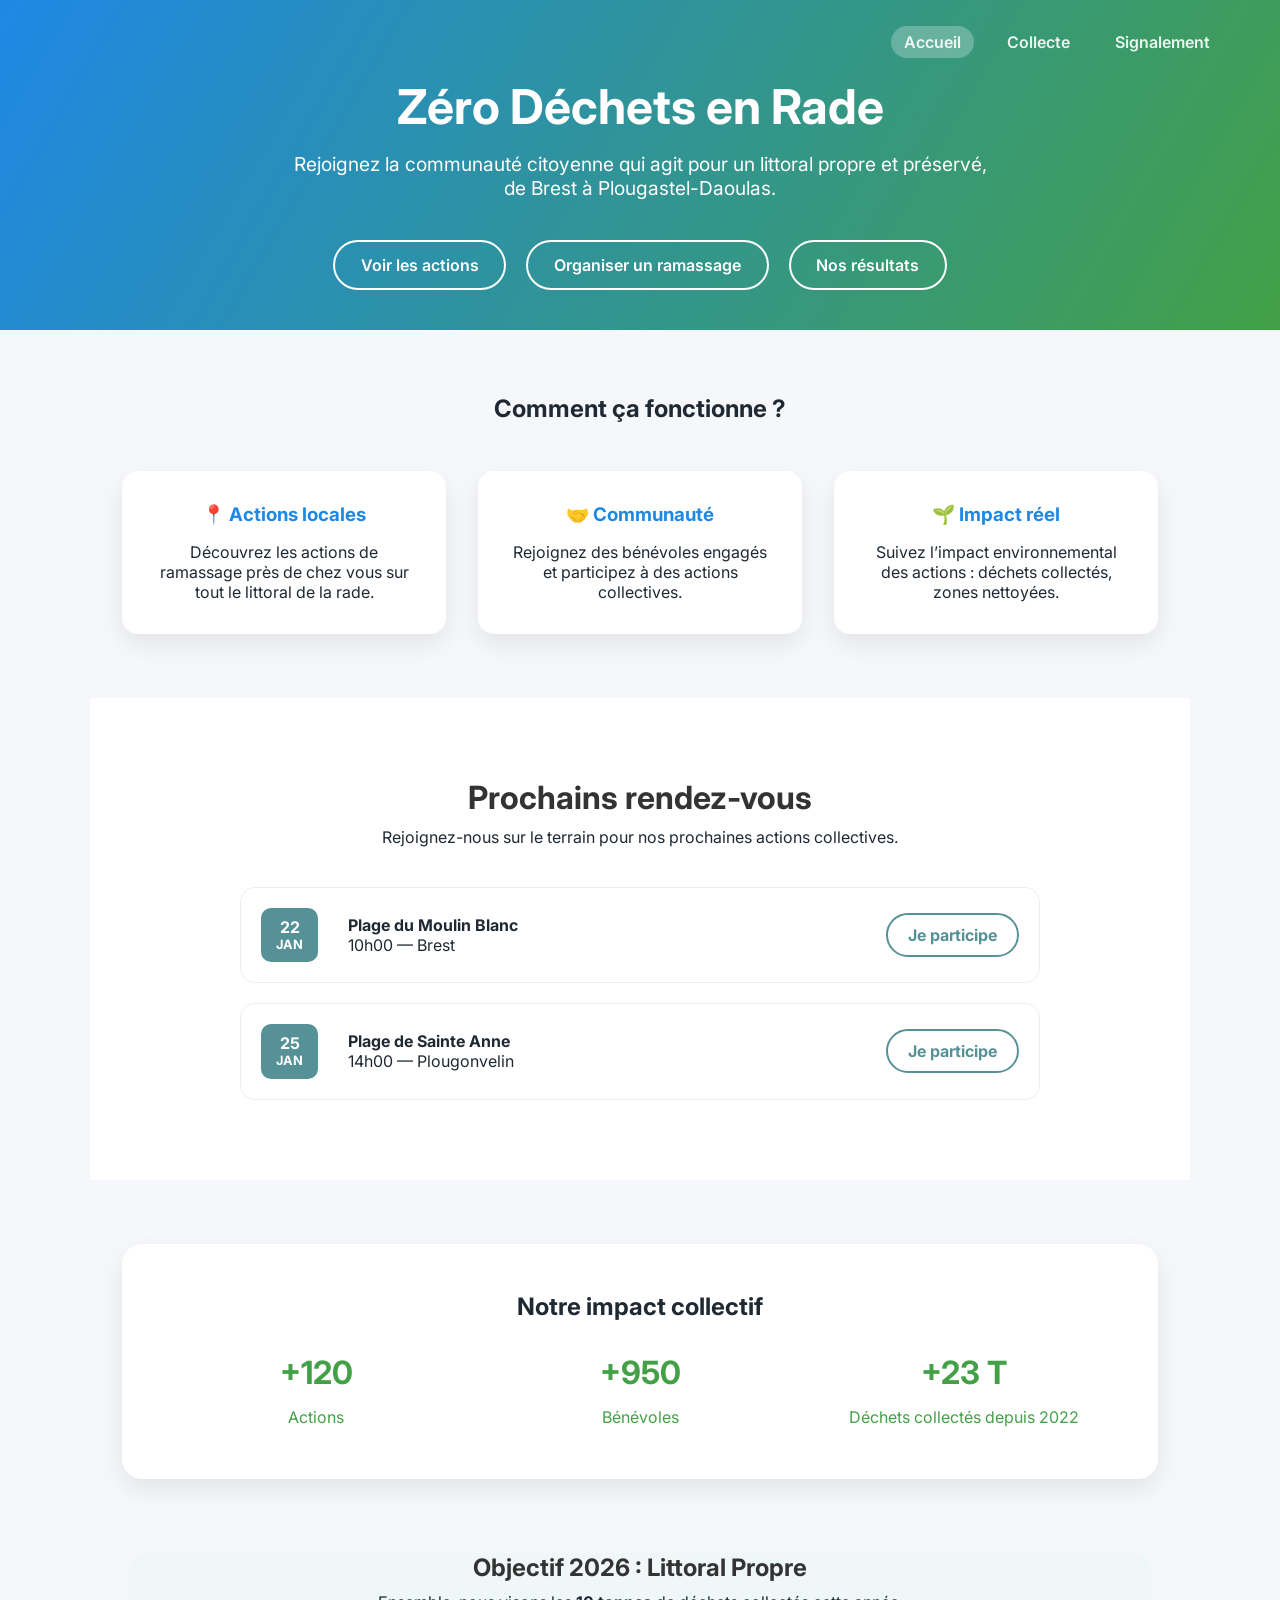
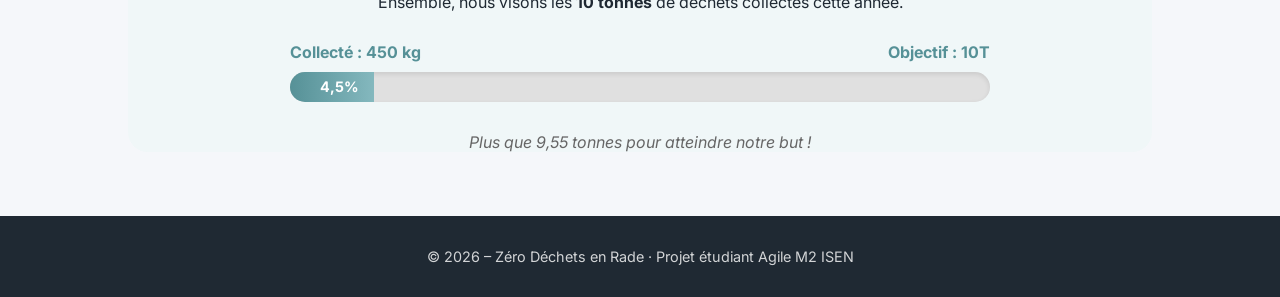
==== commit 14794c68: "sans 2022" ====
--- a/index.html
+++ b/index.html
@@ -84,7 +84,7 @@
       <div class="impact-numbers">
         <div>+120<br><span style="font-size:1rem; font-weight:400;">Actions</span></div>
         <div>+950<br><span style="font-size:1rem; font-weight:400;">Bénévoles</span></div>
-        <div>+23 T<br><span style="font-size:1rem; font-weight:400;">Déchets collectés depuis Octobre 2022</span></div>
+        <div>+23 T<br><span style="font-size:1rem; font-weight:400;">Déchets collectés depuis 2022</span></div>
       </div>
     </div>
   </section>
--- a/css/style_bapt.css
+++ b/css/style_bapt.css
@@ -21,7 +21,7 @@
 header {
     background: linear-gradient(120deg, var(--primary), var(--secondary));
     color: white;
-    padding: 1rem 2rem;
+    padding: 2rem 2rem;
     text-align: center;
 }
 
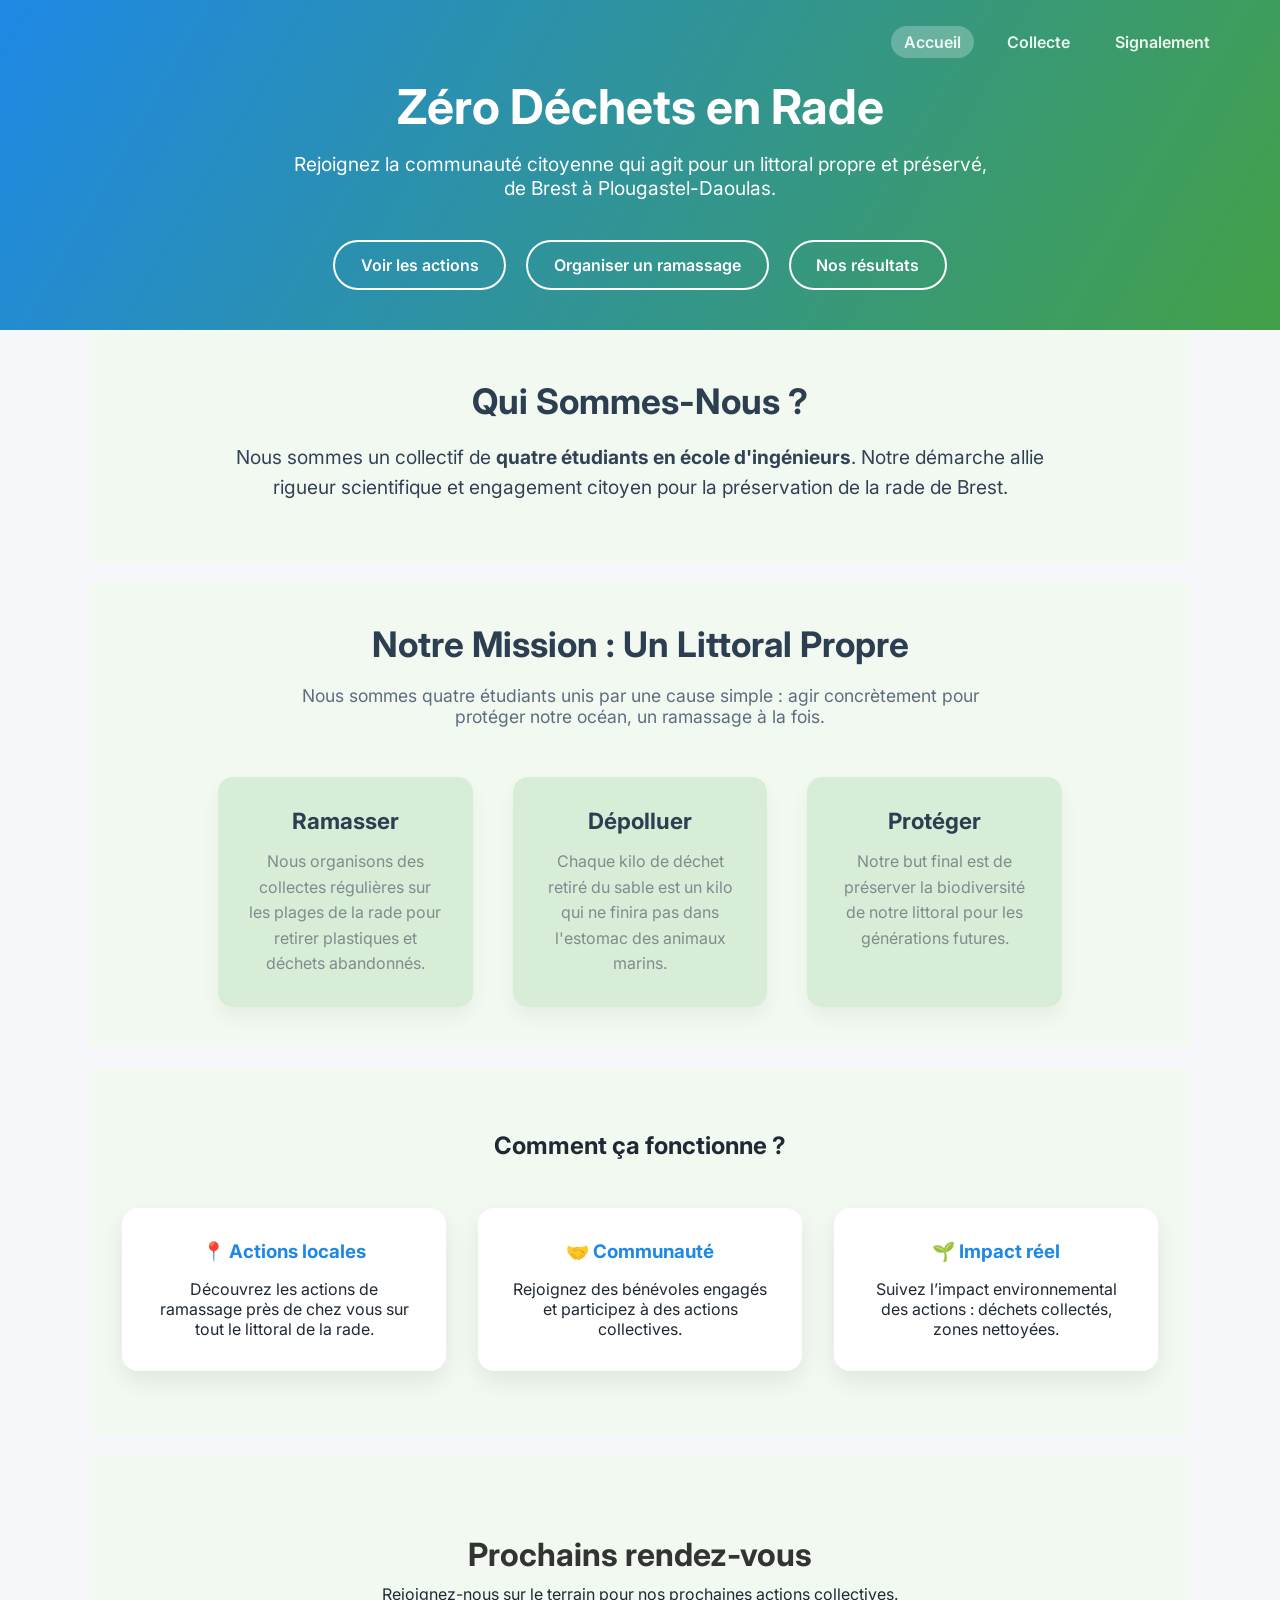
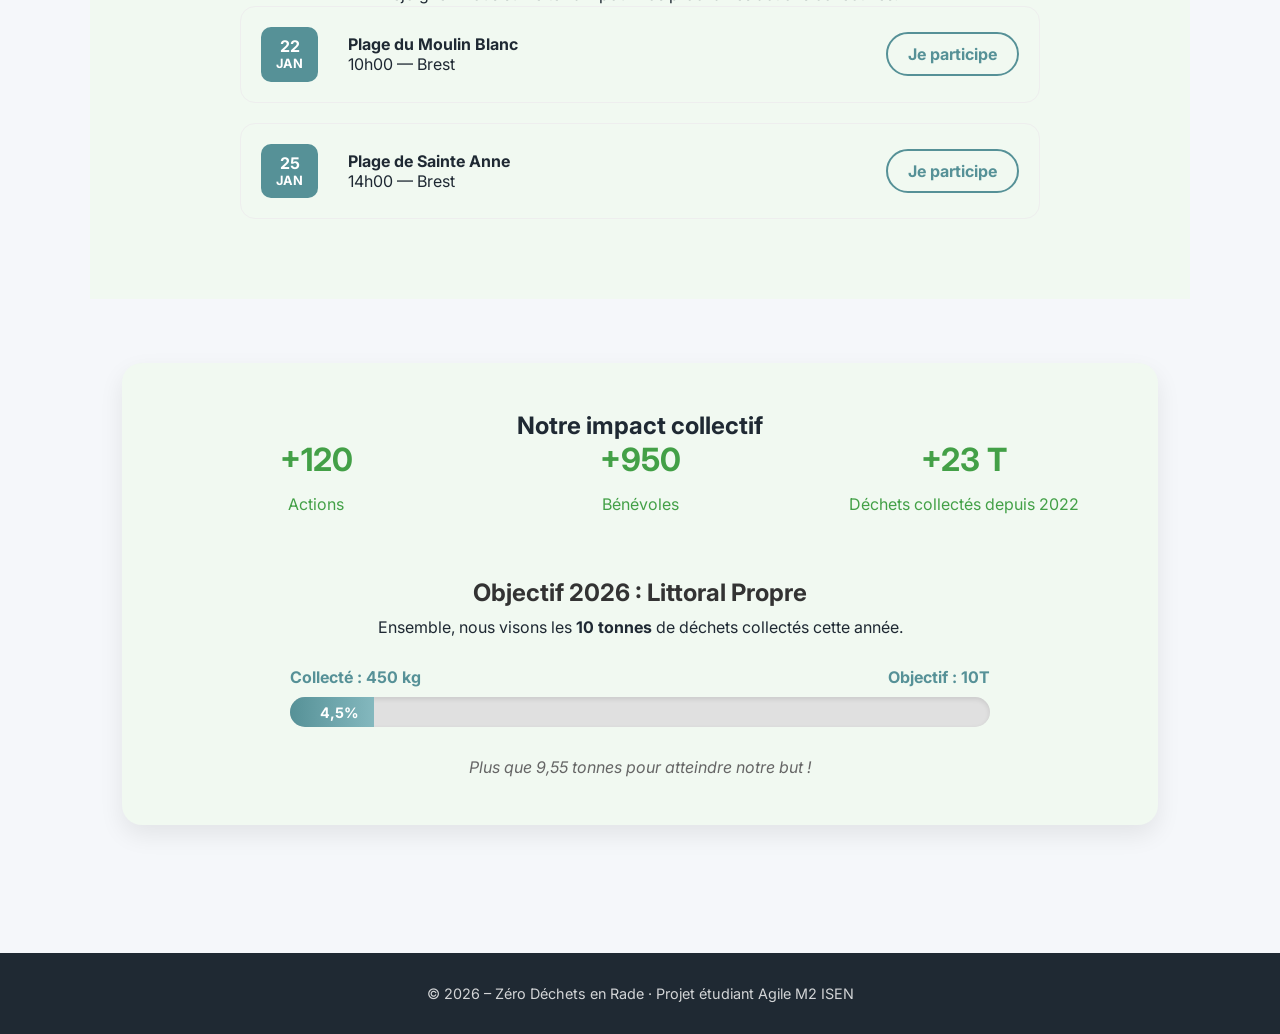
==== commit 6f1e0607: "dernier commit" ====
--- a/index.html
+++ b/index.html
@@ -32,51 +32,91 @@
 
   <!-- FEATURES -->
 
-  <section>
-    <h2 style="text-align:center; margin-bottom:3rem;">Comment ça fonctionne ?</h2>
-    <div class="features">
-      <div class="card">
-        <h3>📍 Actions locales</h3>
-        <p>Découvrez les actions de ramassage près de chez vous sur tout le littoral de la rade.</p>
-      </div>
-      <div class="card">
-        <h3>🤝 Communauté</h3>
-        <p>Rejoignez des bénévoles engagés et participez à des actions collectives.</p>
-      </div>
-      <div class="card">
-        <h3>🌱 Impact réel</h3>
-        <p>Suivez l’impact environnemental des actions : déchets collectés, zones nettoyées.</p>
-      </div>
+  <section class="about-engineering" id="qui-sommes-nous">
+    <div class="container">
+        <div class="about-header">
+            <h2>Qui Sommes-Nous ?</h2>
+            <p class="intro-text">
+                Nous sommes un collectif de <strong>quatre étudiants en école d'ingénieurs</strong>. 
+                Notre démarche allie rigueur scientifique et engagement citoyen pour la préservation de la rade de Brest.
+            </p>
+        </div>
     </div>
+</section>
+<br>
+<section class="notre-mission" id="notre-projet">
+    <div class="container">
+        <div class="mission-intro">
+            <h2>Notre Mission : Un Littoral Propre</h2>
+            <p>Nous sommes quatre étudiants unis par une cause simple : agir concrètement pour protéger notre océan, un ramassage à la fois.</p>
+        </div>
+
+        <div class="mission-grid">
+            <div class="mission-item">
+                <i class="fas fa-hands"></i>
+                <h4>Ramasser</h4>
+                <p>Nous organisons des collectes régulières sur les plages de la rade pour retirer plastiques et déchets abandonnés.</p>
+            </div>
+
+            <div class="mission-item">
+                <i class="fas fa-trash-alt"></i>
+                <h4>Dépolluer</h4>
+                <p>Chaque kilo de déchet retiré du sable est un kilo qui ne finira pas dans l'estomac des animaux marins.</p>
+            </div>
+
+            <div class="mission-item">
+                <i class="fas fa-fish"></i>
+                <h4>Protéger</h4>
+                <p>Notre but final est de préserver la biodiversité de notre littoral pour les générations futures.</p>
+            </div>
+        </div>
+    </div>
+</section>
+<br>
+<section class="nos-features" id="nos-features">
+  <h2 style="text-align:center; margin-bottom:3rem;">Comment ça fonctionne ?</h2>
+  <div class="features">
+    <div class="card">
+      <h3>📍 Actions locales</h3>
+      <p>Découvrez les actions de ramassage près de chez vous sur tout le littoral de la rade.</p>
+    </div>
+    <div class="card">
+      <h3>🤝 Communauté</h3>
+      <p>Rejoignez des bénévoles engagés et participez à des actions collectives.</p>
+    </div>
+    <div class="card">
+      <h3>🌱 Impact réel</h3>
+      <p>Suivez l’impact environnemental des actions : déchets collectés, zones nettoyées.</p>
+    </div>
+  </div>
   </section>
+  <br>
+  <section class="agenda-container">
+    <div class="section-header">
+      <h2>Prochains rendez-vous</h2>
+      <p>Rejoignez-nous sur le terrain pour nos prochaines actions collectives.</p>
+    </div>
 
-   <section class="agenda-container">
-      <div class="section-header">
-          <h2>Prochains rendez-vous</h2>
-          <p>Rejoignez-nous sur le terrain pour nos prochaines actions collectives.</p>
-      </div>
+    <div class="agenda-grid">
+      <div class="event-card">
+        <div class="event-date">22 <span>JAN</span></div>
+          <div class="event-info">
+            <h4>Plage du Moulin Blanc</h4>
+            <p><i class="fas fa-clock"></i> 10h00 — Brest</p>
+          </div>
+          <a href="ramassage.html" class="btn-event">Je participe</a>
+        </div>
 
-      <div class="agenda-grid">
-          <div class="event-card">
-              <div class="event-date">22 <span>JAN</span></div>
-              <div class="event-info">
-                  <h4>Plage du Moulin Blanc</h4>
-                  <p><i class="fas fa-clock"></i> 10h00 — Brest</p>
-              </div>
-              <a href="ramassage.html" class="btn-event">Je participe</a>
-          </div>
-
-          <div class="event-card">
-              <div class="event-date">25 <span>JAN</span></div>
-              <div class="event-info">
-                  <h4>Plage de Sainte Anne</h4>
-                  <p><i class="fas fa-clock"></i> 14h00 — Plougonvelin</p>
-              </div>
-              <a href="ramassage.html" class="btn-event">Je participe</a>
+        <div class="event-card">
+          <div class="event-date">25 <span>JAN</span></div>
+            <div class="event-info">
+              <h4>Plage de Sainte Anne</h4>
+              <p><i class="fas fa-clock"></i> 14h00 — Brest</p>
+            </div>
+            <a href="ramassage.html" class="btn-event">Je participe</a>
           </div>
       </div>
   </section>
-
   <!-- IMPACT -->
   <section>
     <div id="impact-collectif" class="impact">
@@ -86,10 +126,7 @@
         <div>+950<br><span style="font-size:1rem; font-weight:400;">Bénévoles</span></div>
         <div>+23 T<br><span style="font-size:1rem; font-weight:400;">Déchets collectés depuis 2022</span></div>
       </div>
-    </div>
-  </section>
-
-  <section class="goal-container">
+      <br><br><br>
     <div class="goal-header">
         <h2>Objectif 2026 : Littoral Propre</h2>
         <p>Ensemble, nous visons les <strong>10 tonnes</strong> de déchets collectés cette année.</p>
--- a/css/style_bapt.css
+++ b/css/style_bapt.css
@@ -63,6 +63,7 @@
 #impact-collectif {
     /* Cette valeur définit l'espace "de sécurité" au-dessus de la section lors du défilement */
     scroll-margin-top: 100px; 
+    background-color: #F1F9F1;
 }
 
 .btn-secondary:hover {
@@ -79,6 +80,7 @@
     display: grid;
     grid-template-columns: repeat(auto-fit, minmax(250px, 1fr));
     gap: 2rem;
+    background-color: #F1F9F1;
 }
 
 .card {
@@ -106,7 +108,7 @@
     display: grid;
     grid-template-columns: repeat(auto-fit, minmax(150px, 1fr));
     gap: 2rem;
-    margin-top: 2rem;
+    margin-top: 0px;
 }
 
 .impact-numbers div {
@@ -222,7 +224,7 @@
 
 .agenda-container {
     padding: 80px 10%;
-    background-color: #ffffff;
+    background-color: #F1F9F1;
     text-align: center;
 }
 /* --- Report card --- */
@@ -340,7 +342,7 @@
     flex-direction: column;
     gap: 20px;
     max-width: 800px;
-    margin: 40px auto 0;
+    margin: 2px auto 0;
 }
 
 .event-card {
@@ -389,7 +391,7 @@
 
 .goal-container {
     padding: 0px 10%;
-    background-color: #f0f7f8;
+    background-color: #F1F9F1;
     text-align: center;
     border-radius: 20px;
     margin: 10px 10%;
@@ -500,4 +502,183 @@
         flex-direction: column;
         text-align: center;
     }
+}
+
+.nos-features {
+    background-color: #F1F9F1;
+}
+.about-engineering {
+    padding: 50px 10%;
+    background-color: #F1F9F1;
+    color: #334155;
+}
+
+.container {
+    max-width: 1100px;
+    margin: 0 auto;
+}
+
+.about-header {
+    text-align: center;
+    margin-bottom: 10px;
+}
+
+.about-header h2 {
+    color: #2c3e50;
+    font-size: 2.2rem;
+}
+
+.badge {
+    background: #569197;
+    color: white;
+    padding: 4px 12px;
+    border-radius: 4px;
+    font-size: 0.75rem;
+    font-weight: bold;
+    letter-spacing: 1px;
+}
+
+.intro-text {
+    margin-top: 20px;
+    font-size: 1.2rem;
+    line-height: 1.6;
+}
+
+.about-grid {
+    display: grid;
+    grid-template-columns: 1fr 1fr;
+    gap: 30px;
+}
+
+.content-box {
+    background: white;
+    padding: 35px;
+    border-radius: 12px;
+    border-left: 5px solid #569197;
+    box-shadow: 0 4px 6px -1px rgba(0, 0, 0, 0.1);
+}
+
+.content-box h3 {
+    margin-bottom: 20px;
+    color: #1e293b;
+    font-size: 1.4rem;
+}
+
+.points-list {
+    list-style: none;
+    padding: 0;
+}
+
+.points-list li {
+    margin-bottom: 15px;
+    padding-left: 25px;
+    position: relative;
+}
+
+.points-list li::before {
+    content: "→";
+    position: absolute;
+    left: 0;
+    color: #569197;
+    font-weight: bold;
+}
+
+/* Grille des expertises */
+.expertise-grid {
+    display: grid;
+    grid-template-columns: 1fr 1fr;
+    gap: 20px;
+}
+
+.expert-item {
+    text-align: center;
+    padding: 15px;
+    background: #f1f5f9;
+    border-radius: 8px;
+    transition: 0.3s;
+}
+
+.expert-item:hover {
+    background: #569197;
+    color: white;
+}
+
+.expert-item i {
+    font-size: 1.5rem;
+    display: block;
+    margin-bottom: 8px;
+}
+
+.expert-item span {
+    font-size: 0.85rem;
+    font-weight: 500;
+}
+
+@media (max-width: 850px) {
+    .about-grid { grid-template-columns: 1fr; }
+}
+
+.notre-mission {
+    padding: 40px 10%;
+    text-align: center;
+    background-color: #F1F9F1;
+}
+
+.mission-intro h2 {
+    color: #2c3e50;
+    font-size: 2.2rem;
+    margin-bottom: 20px;
+}
+
+.mission-intro p {
+    font-size: 1.1rem;
+    color: #5d6d7e;
+    max-width: 700px;
+    margin: 0 auto 50px;
+}
+
+.mission-grid {
+    display: flex;
+    justify-content: center;
+    gap: 40px;
+    flex-wrap: wrap;
+}
+
+.mission-item {
+    background-color: #D7EDD7;
+    padding: 30px;
+    border-radius: 15px;
+    flex: 1;
+    min-width: 250px;
+    max-width: 350px;
+    box-shadow: 0 10px 20px rgba(0,0,0,0.05);
+    transition: transform 0.3s ease;
+}
+
+.mission-item:hover {
+    transform: translateY(-5px);
+}
+
+.mission-item i {
+    font-size: 3rem;
+    color: #569197; /* Ta couleur principale */
+    margin-bottom: 20px;
+}
+
+.mission-item h4 {
+    font-size: 1.4rem;
+    color: #2c3e50;
+    margin-bottom: 15px;
+}
+
+.mission-item p {
+    color: #7f8c8d;
+    line-height: 1.6;
+}
+
+@media (max-width: 768px) {
+    .mission-grid {
+        flex-direction: column;
+        align-items: center;
+    }
 }
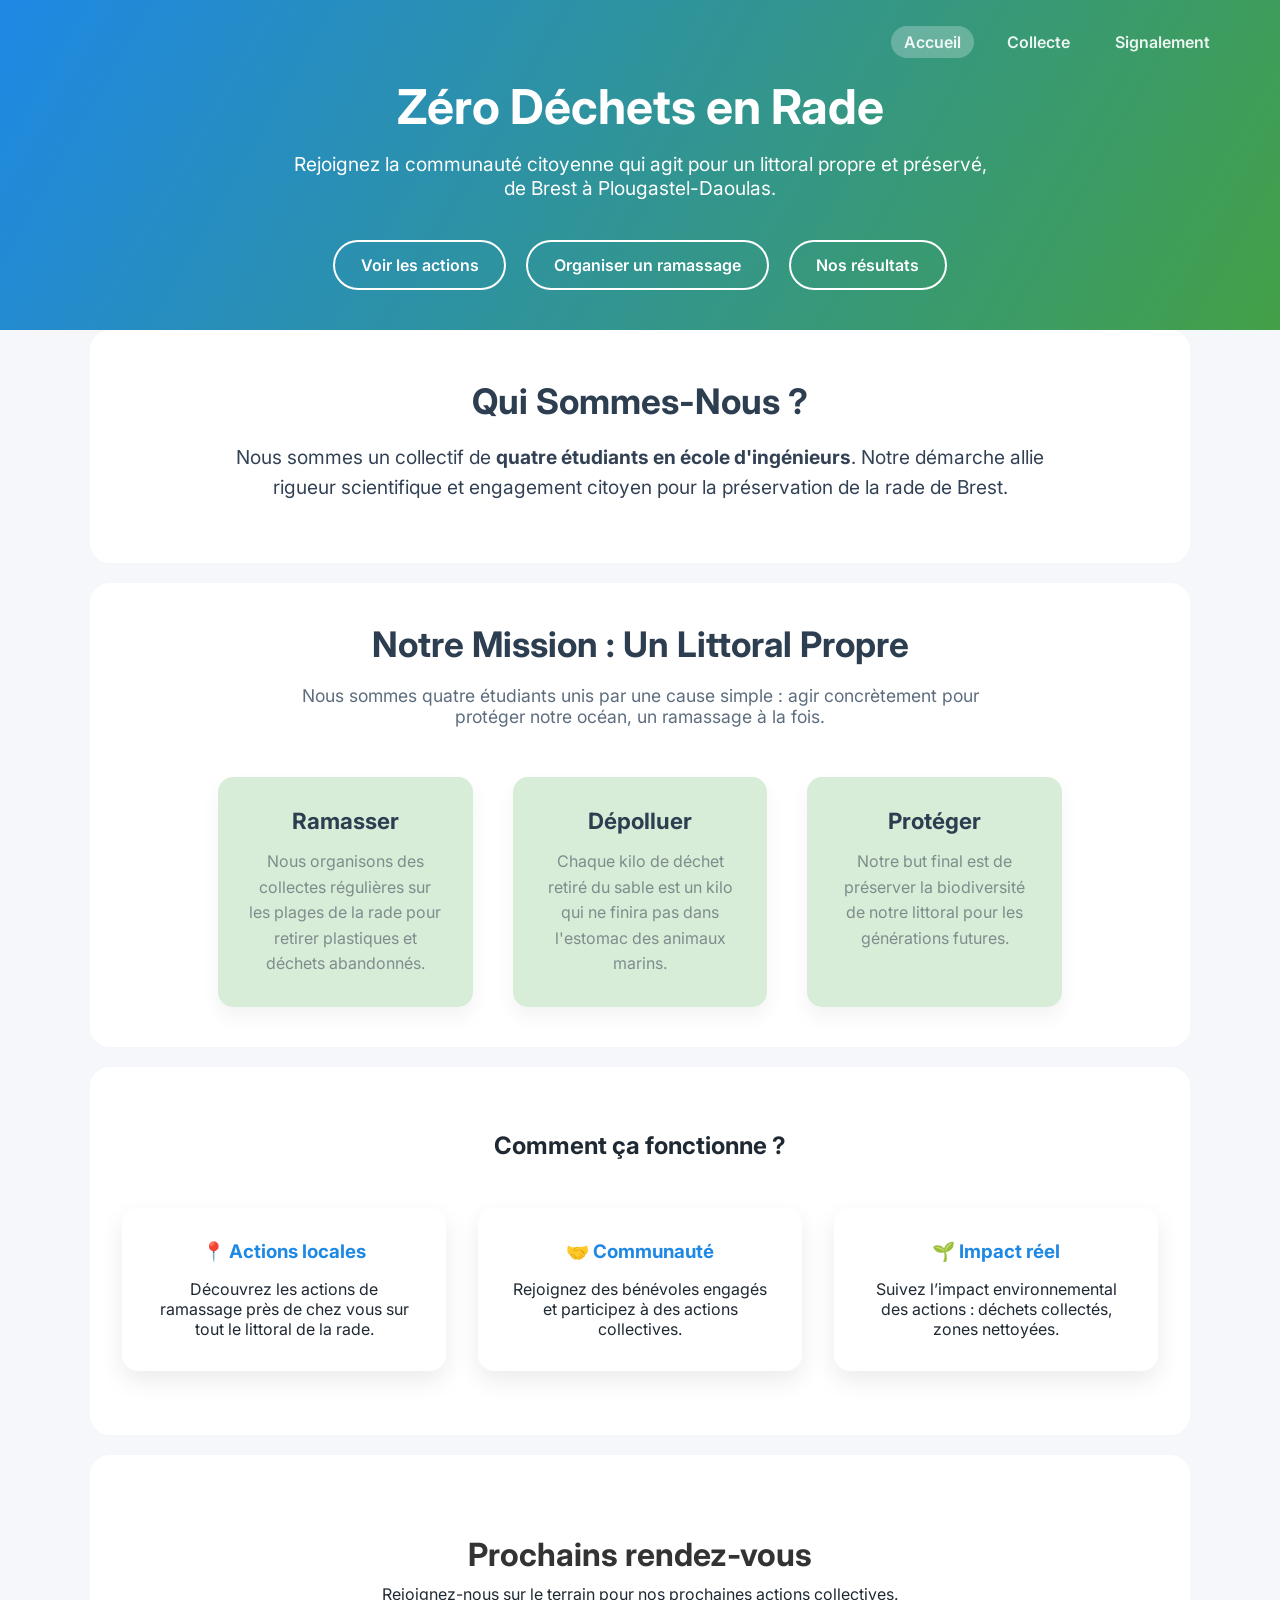
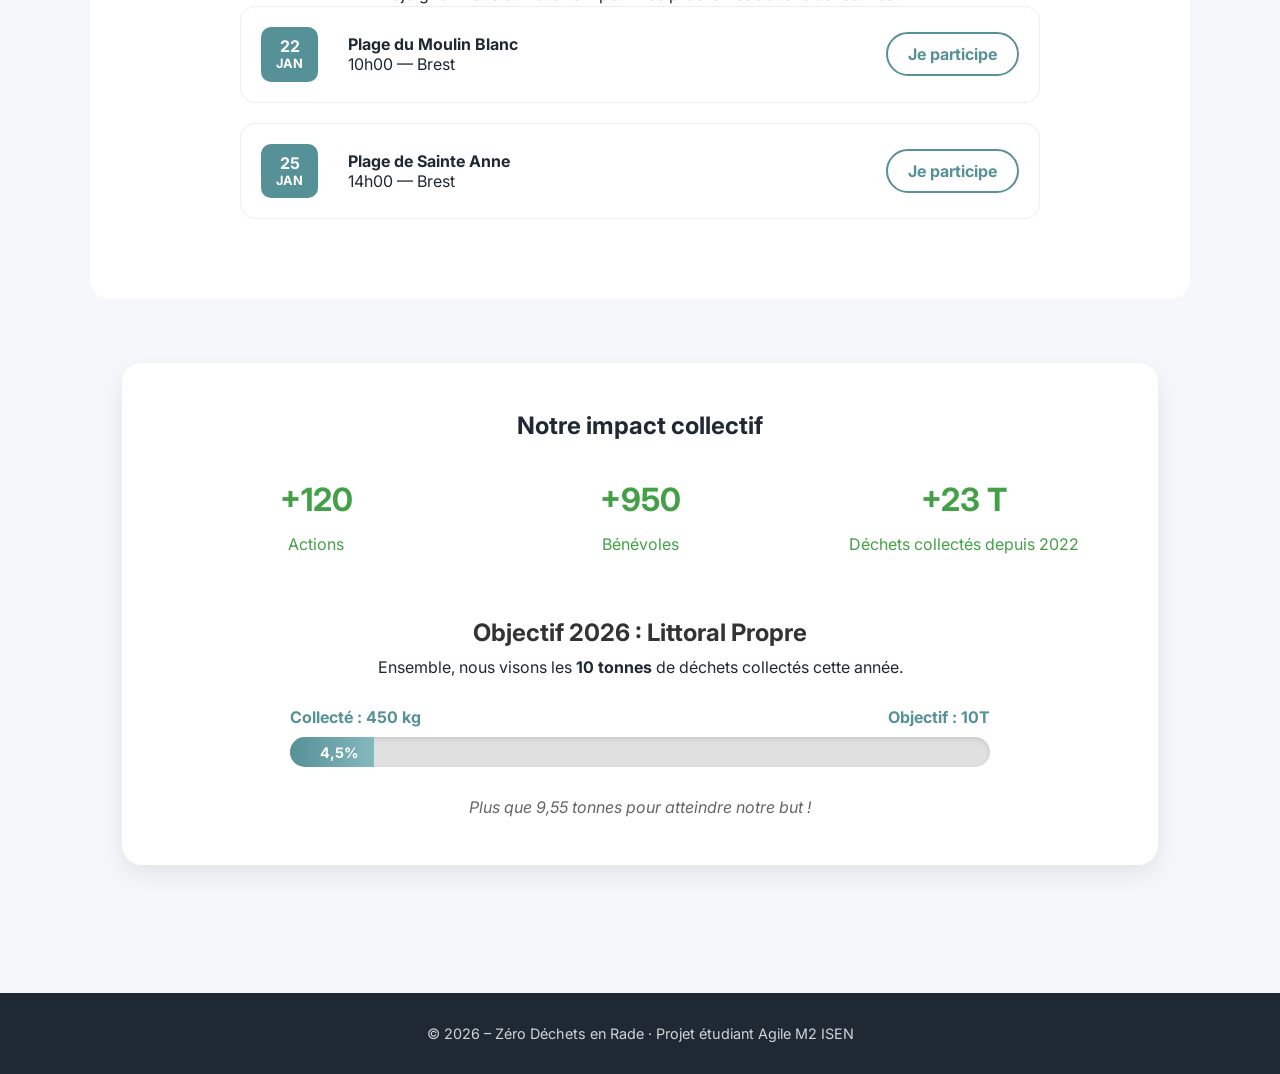
==== commit 03dcd138: "remise en blanc page accueil" ====
--- a/index.html
+++ b/index.html
@@ -118,9 +118,10 @@
       </div>
   </section>
   <!-- IMPACT -->
-  <section>
+  <section class="section_impact">
     <div id="impact-collectif" class="impact">
       <h2>Notre impact collectif</h2>
+      <br><br>
       <div class="impact-numbers">
         <div>+120<br><span style="font-size:1rem; font-weight:400;">Actions</span></div>
         <div>+950<br><span style="font-size:1rem; font-weight:400;">Bénévoles</span></div>
--- a/css/style_bapt.css
+++ b/css/style_bapt.css
@@ -63,7 +63,7 @@
 #impact-collectif {
     /* Cette valeur définit l'espace "de sécurité" au-dessus de la section lors du défilement */
     scroll-margin-top: 100px; 
-    background-color: #F1F9F1;
+    background-color: white
 }
 
 .btn-secondary:hover {
@@ -72,6 +72,7 @@
 
 section {
     padding: 4rem 2rem;
+    border-radius: 20px;
     max-width: 1100px;
     margin: auto;
 }
@@ -80,7 +81,8 @@
     display: grid;
     grid-template-columns: repeat(auto-fit, minmax(250px, 1fr));
     gap: 2rem;
-    background-color: #F1F9F1;
+    background-color: white;
+    border-radius: 20px;
 }
 
 .card {
@@ -224,8 +226,9 @@
 
 .agenda-container {
     padding: 80px 10%;
-    background-color: #F1F9F1;
-    text-align: center;
+    background-color: white;
+    text-align: center;
+    border-radius: 20px;
 }
 /* --- Report card --- */
 .report{
@@ -391,7 +394,7 @@
 
 .goal-container {
     padding: 0px 10%;
-    background-color: #F1F9F1;
+    background-color: white;
     text-align: center;
     border-radius: 20px;
     margin: 10px 10%;
@@ -505,12 +508,14 @@
 }
 
 .nos-features {
-    background-color: #F1F9F1;
+    background-color: white;
+    border-radius: 20px;
 }
 .about-engineering {
     padding: 50px 10%;
-    background-color: #F1F9F1;
+    background-color: white;
     color: #334155;
+    border-radius: 20px;
 }
 
 .container {
@@ -621,7 +626,8 @@
 .notre-mission {
     padding: 40px 10%;
     text-align: center;
-    background-color: #F1F9F1;
+    background-color: white;
+    border-radius: 20px;
 }
 
 .mission-intro h2 {
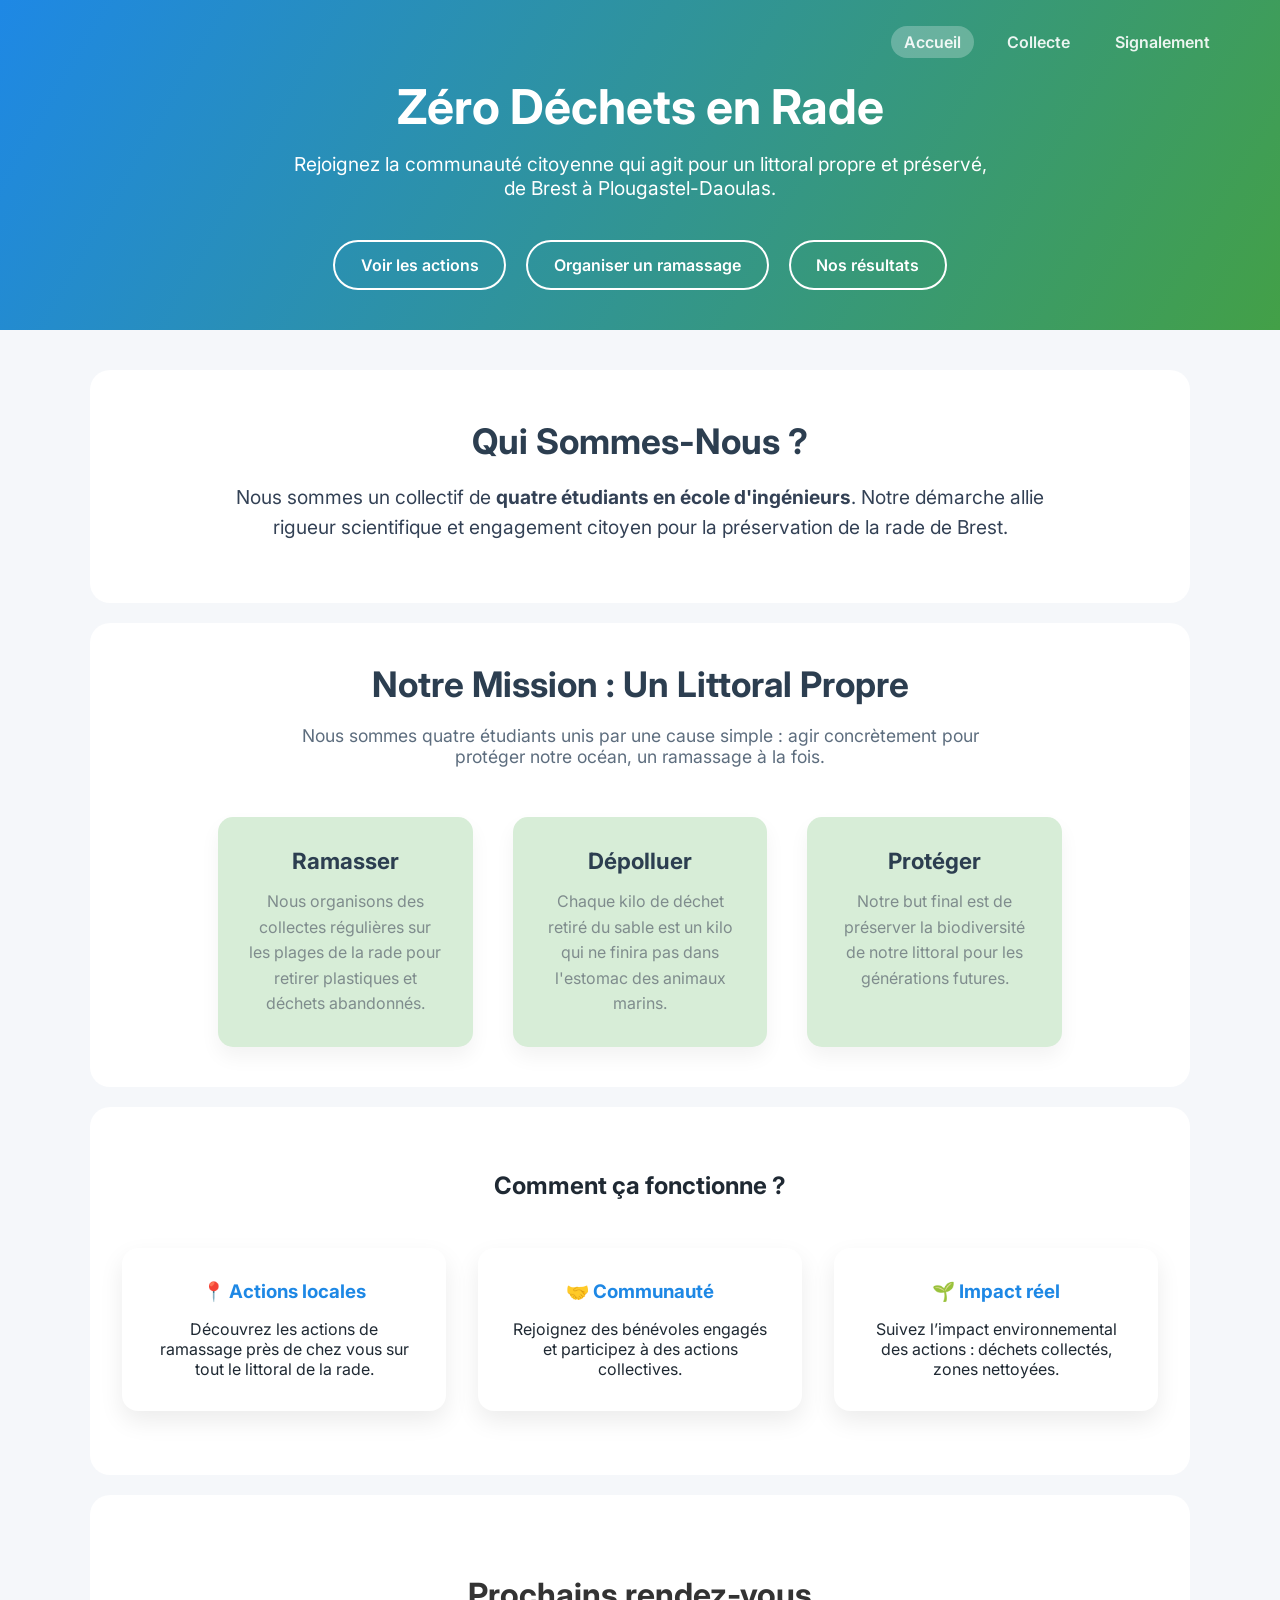
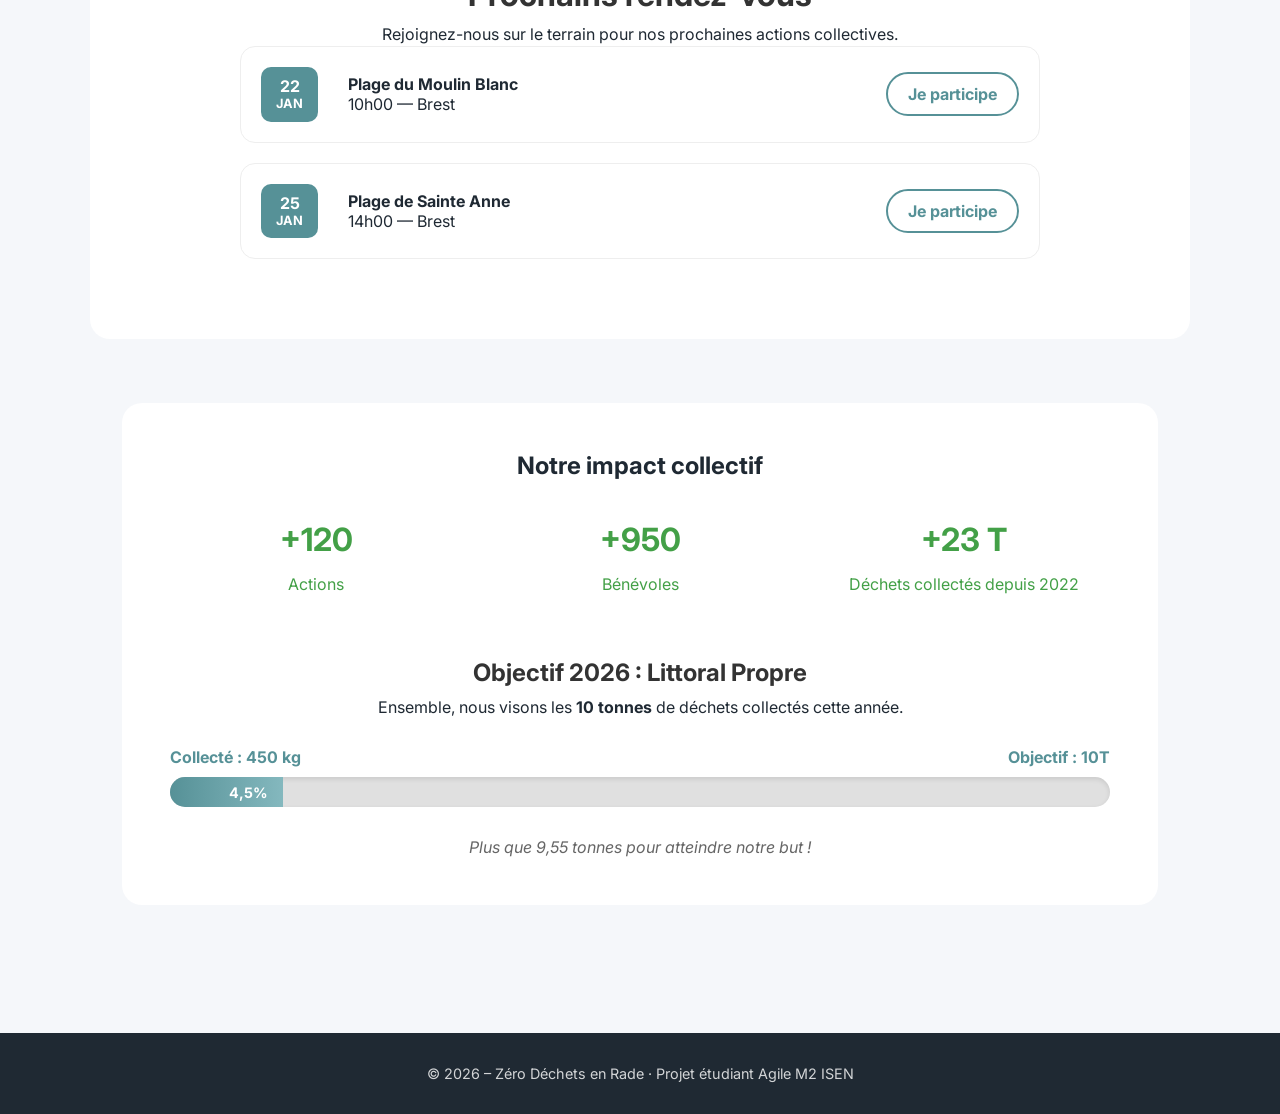
==== commit 0074aa51: "derniers changements" ====
--- a/index.html
+++ b/index.html
@@ -29,7 +29,7 @@
       <a href="#impact-collectif" class="btn-secondary">Nos résultats</a>
     </div>
   </header>
-
+  <br><br>
   <!-- FEATURES -->
 
   <section class="about-engineering" id="qui-sommes-nous">
--- a/css/style_bapt.css
+++ b/css/style_bapt.css
@@ -103,7 +103,6 @@
     border-radius: 20px;
     padding: 3rem;
     text-align: center;
-    box-shadow: 0 10px 25px rgba(0,0,0,0.08);
 }
 
 .impact-numbers {
@@ -406,7 +405,7 @@
 }
 
 .progress-wrapper {
-    max-width: 700px;
+    max-width: 1100px;
     margin: 30px auto;
 }
 
